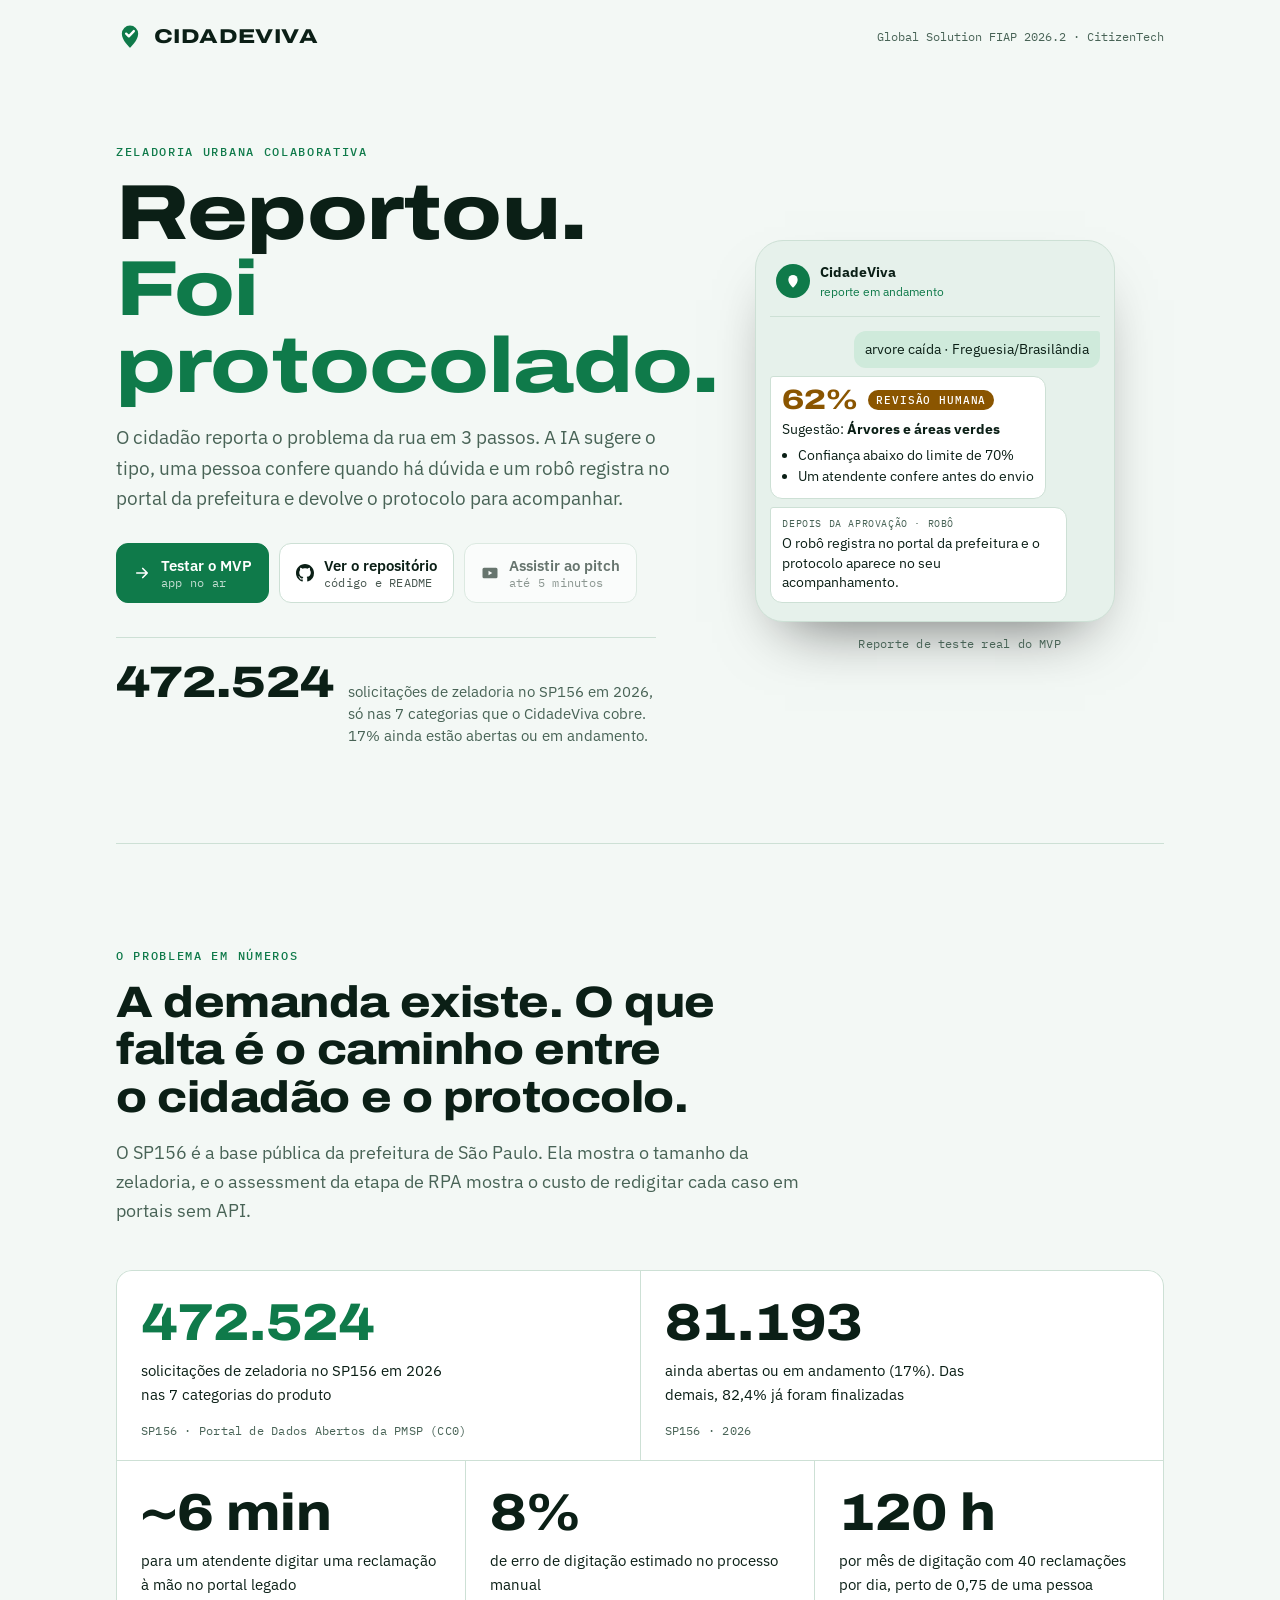
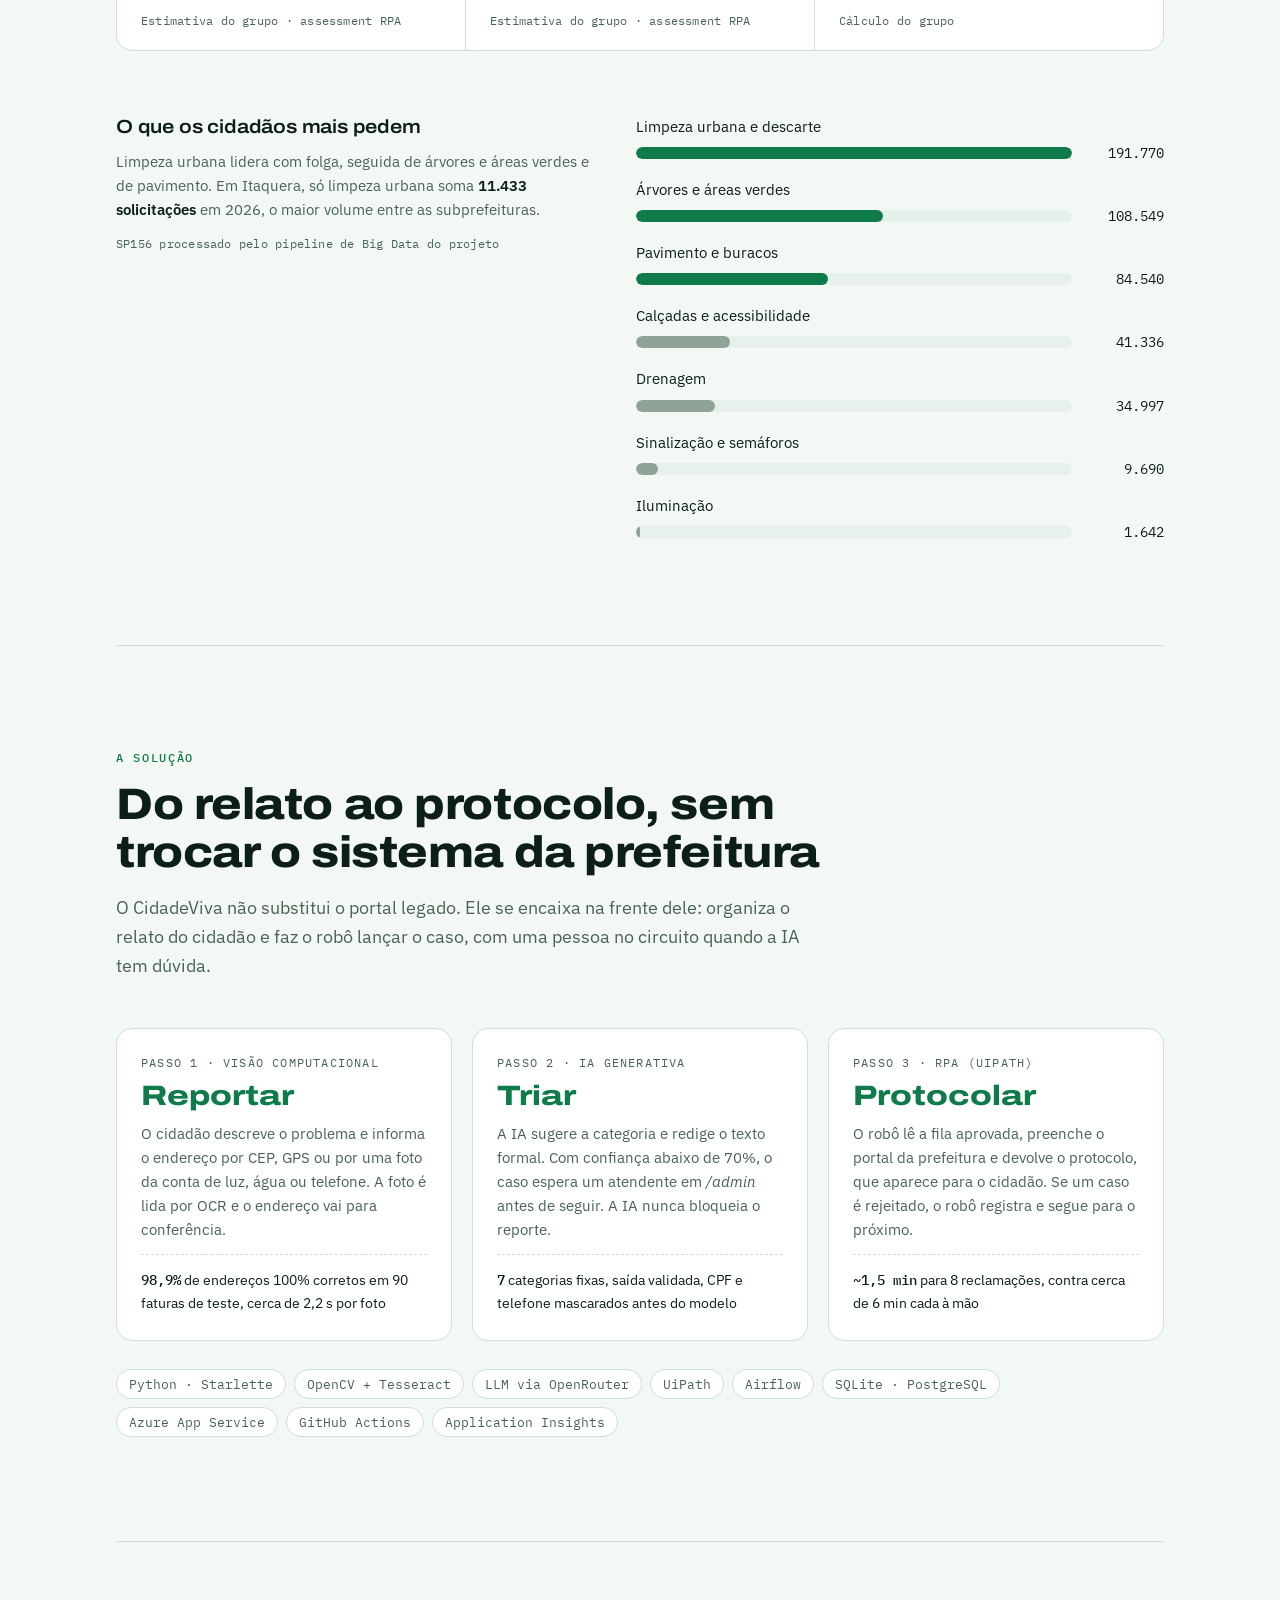
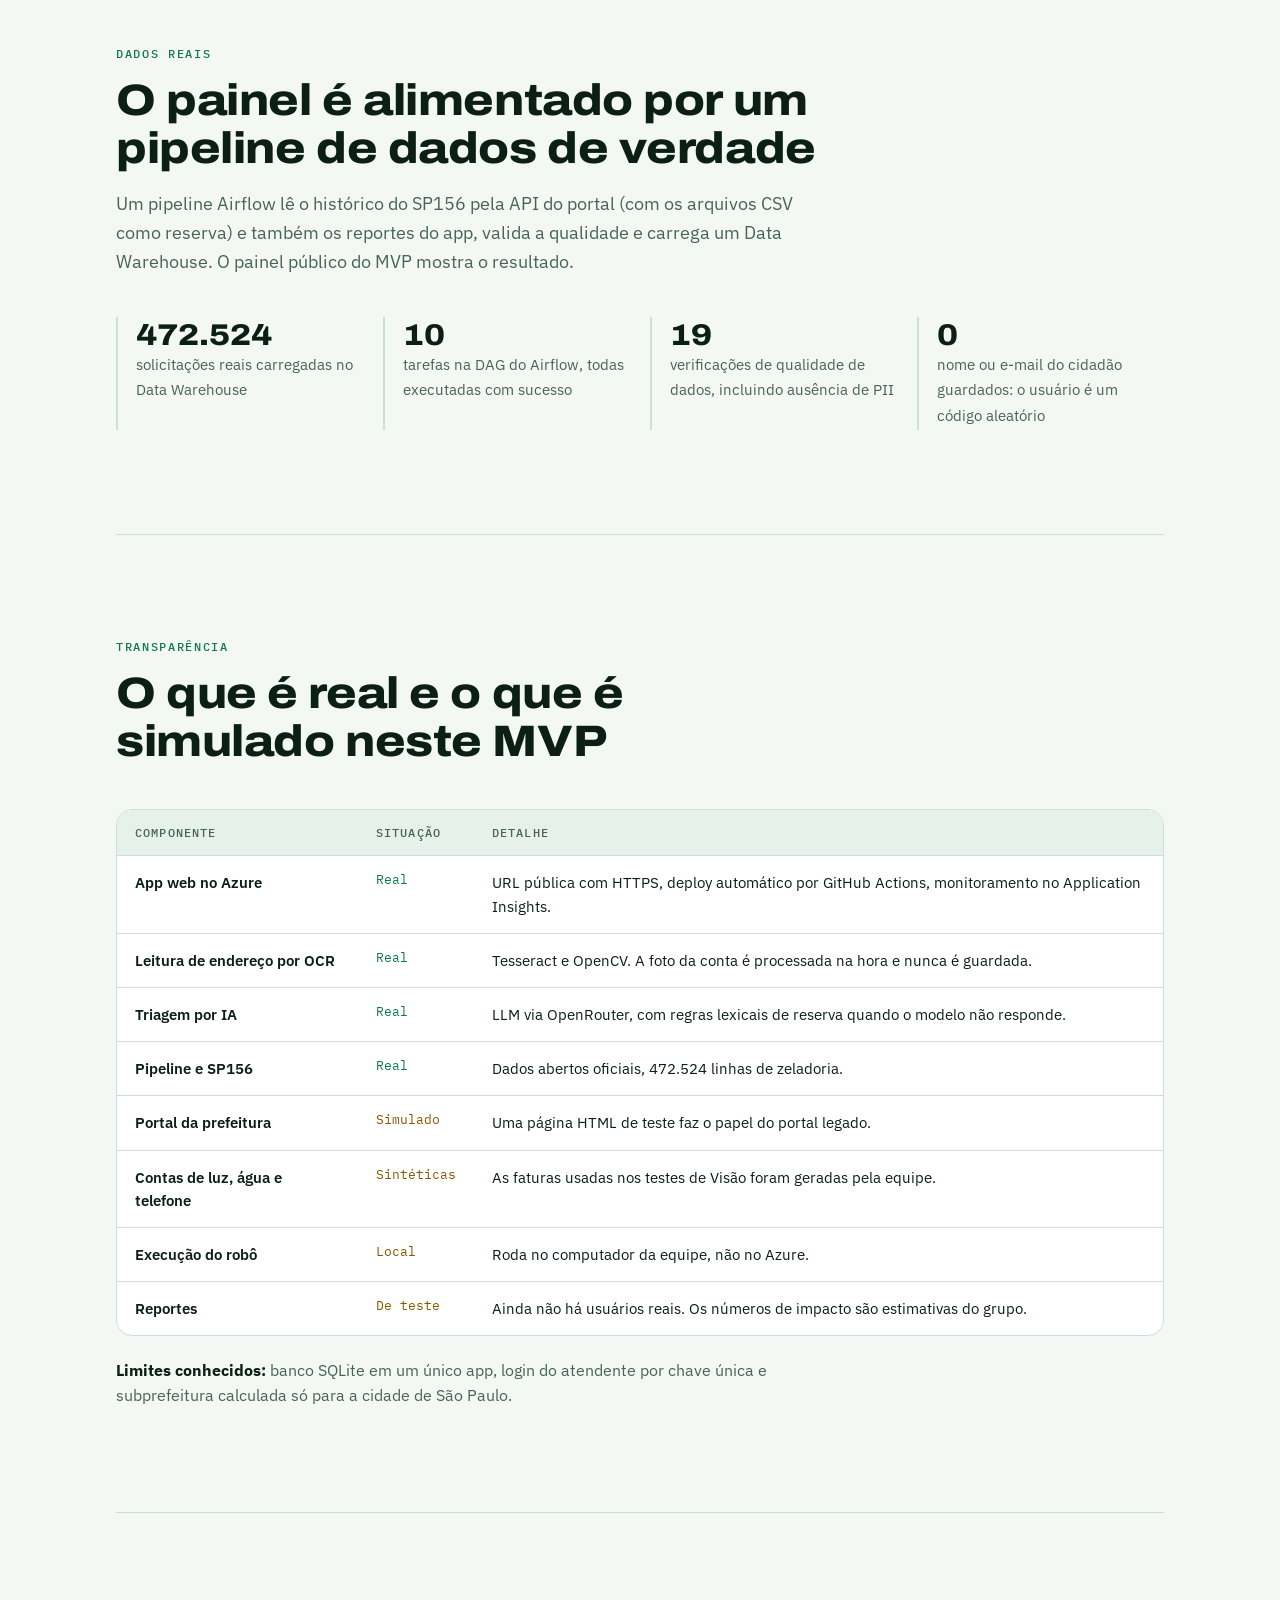
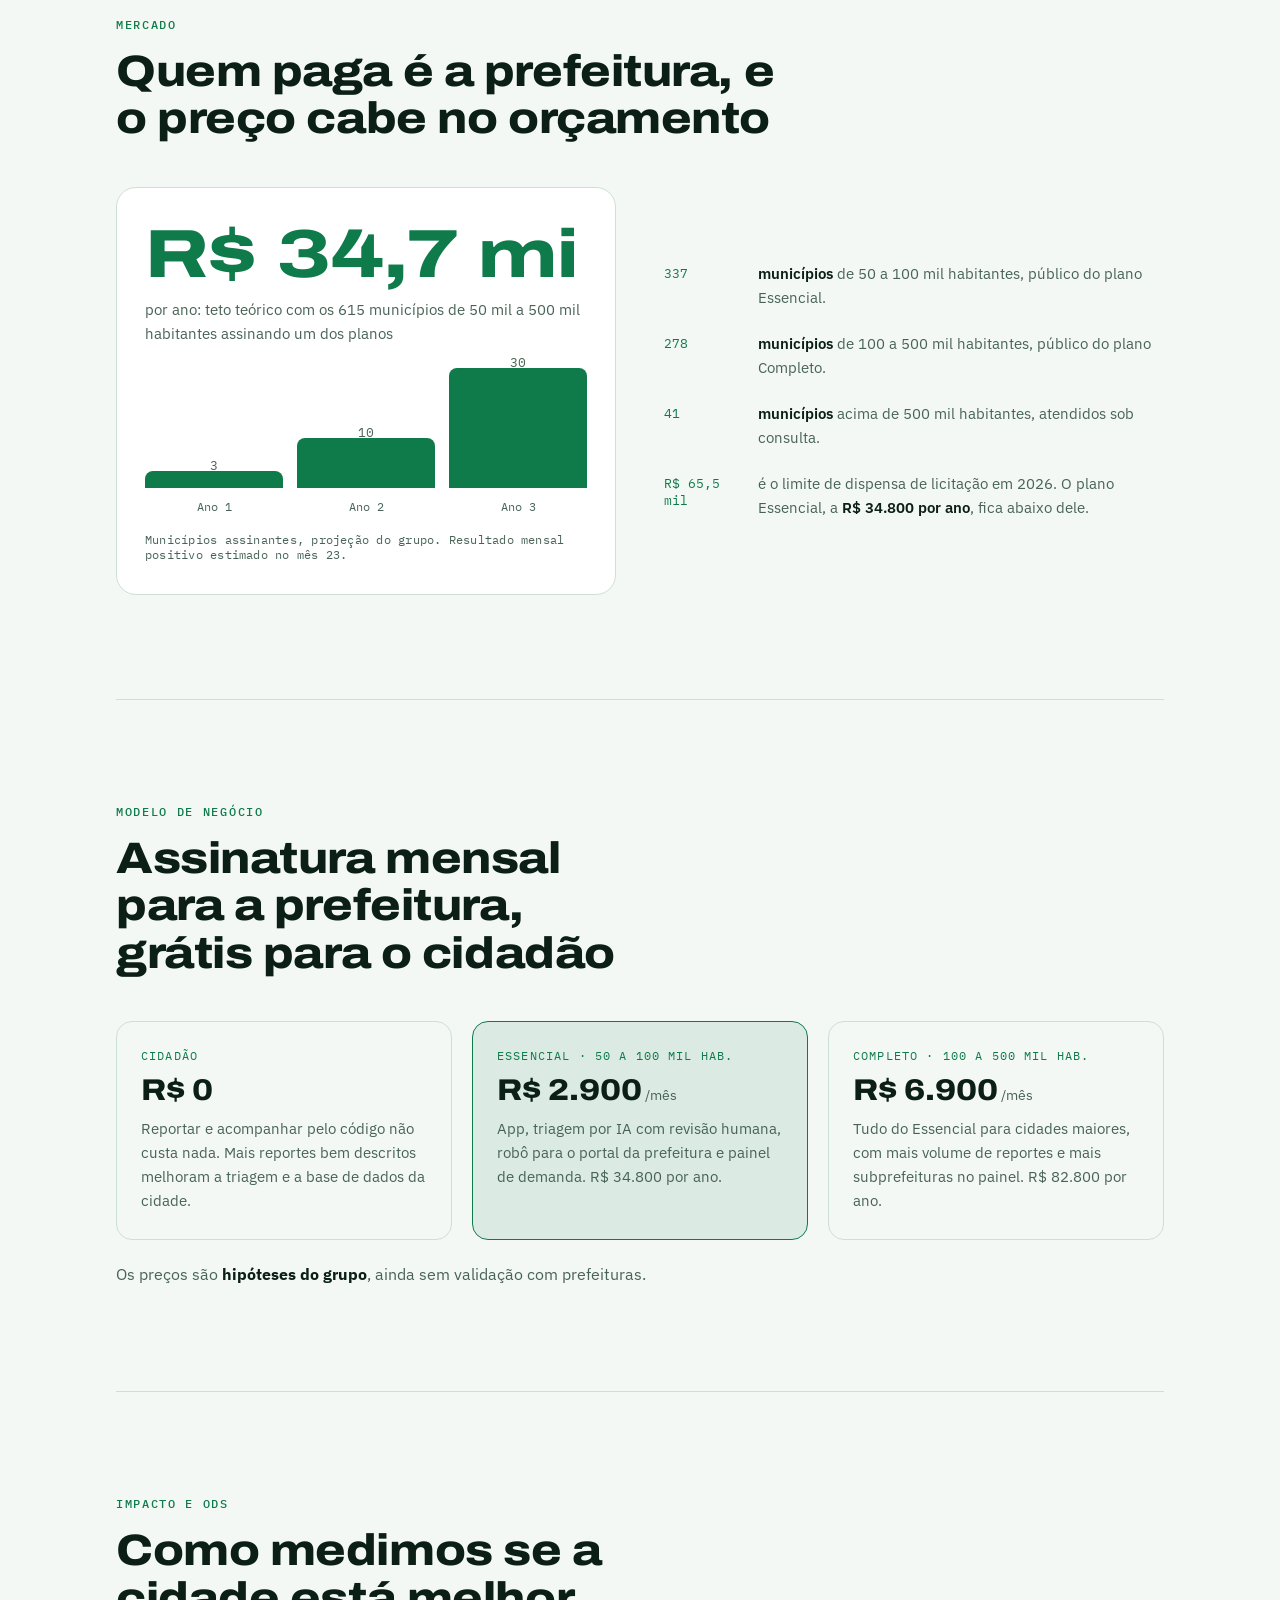
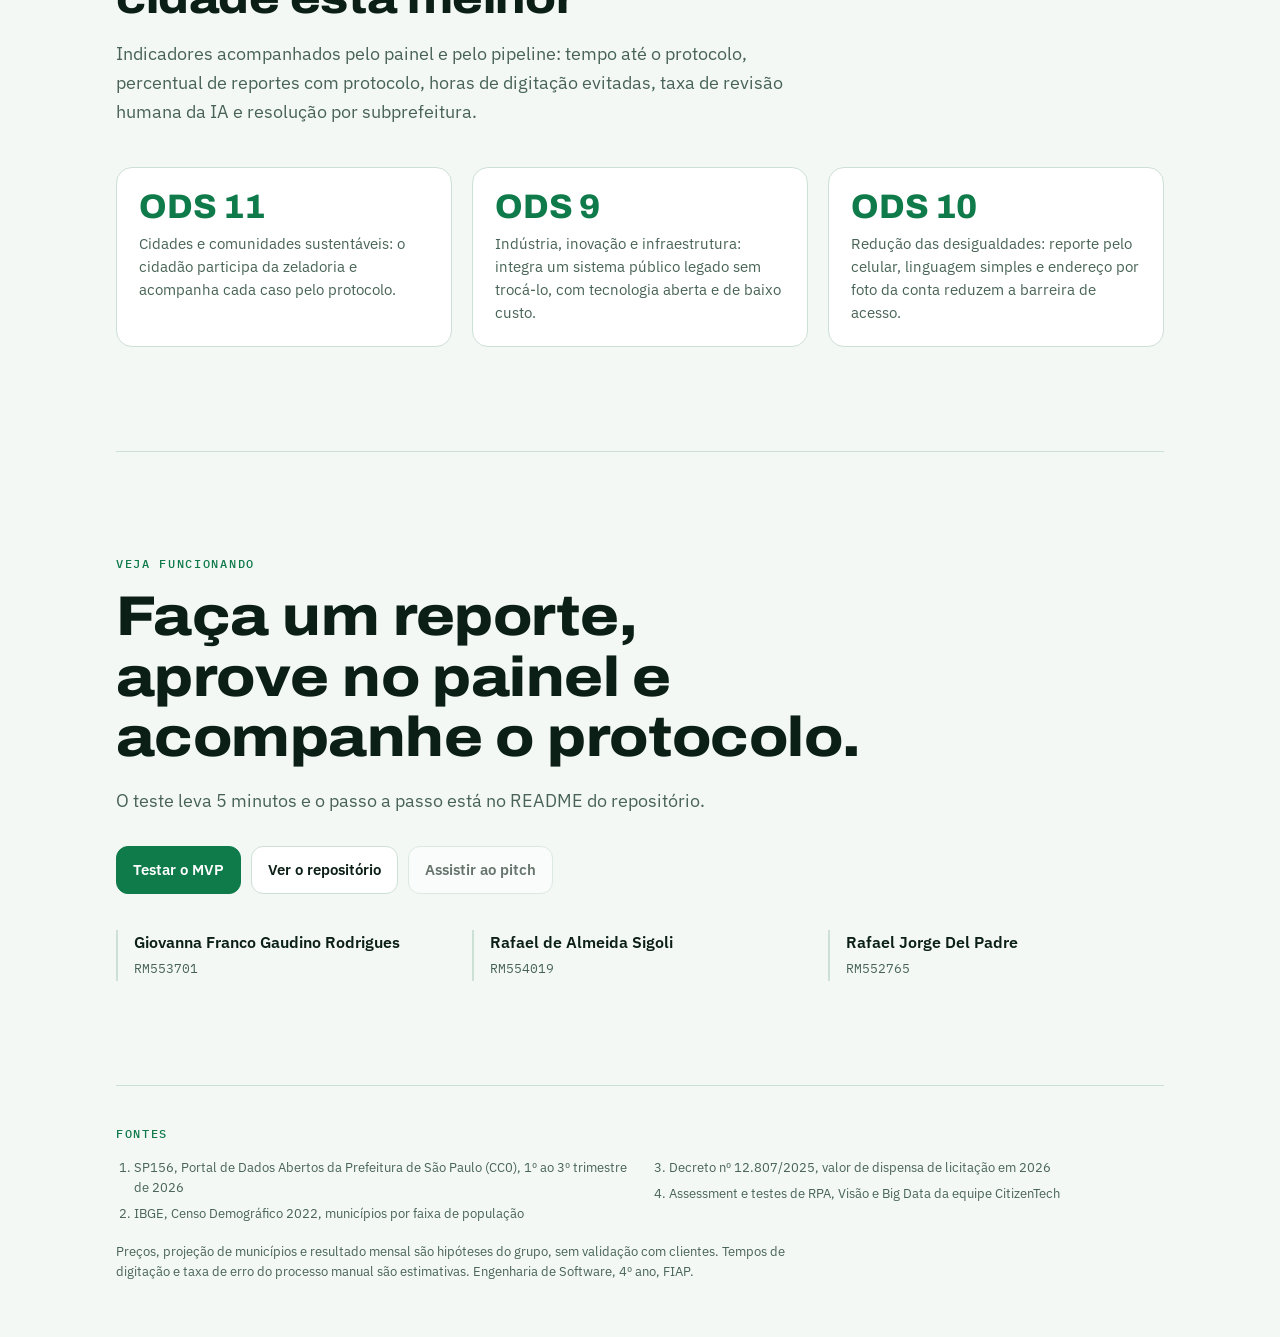
==== docs/index.html @ e93ff192 "README com ficha técnica e página de apresentação" ====
<!doctype html>
<html lang="pt-BR">
<head>
<meta charset="utf-8">
<meta name="viewport" content="width=device-width,initial-scale=1,viewport-fit=cover">
<title>CidadeViva — Reportou. Foi protocolado.</title>
<meta name="description" content="CidadeViva: o cidadão reporta um problema da rua, a IA sugere o tipo, uma pessoa confere quando há dúvida e um robô registra no portal da prefeitura e devolve o protocolo. Global Solution FIAP 2026.2 · CitizenTech.">
<meta property="og:title" content="CidadeViva — Reportou. Foi protocolado.">
<meta property="og:description" content="Zeladoria urbana colaborativa com IA, Visão Computacional, RPA e dados reais do SP156.">
<meta property="og:type" content="website">
<meta name="theme-color" content="#07130f">
<link rel="preconnect" href="https://fonts.googleapis.com">
<link rel="preconnect" href="https://fonts.gstatic.com" crossorigin>
<link rel="stylesheet" href="https://fonts.googleapis.com/css2?family=Archivo:wdth,wght@112,600;112,800;125,800&family=IBM+Plex+Sans:wght@400;500;600&family=IBM+Plex+Mono:wght@400;500&display=swap">
<style>
:root{
  --bg:#07130f; --surface:#0d1f18; --surface-2:#12291f; --line:#1f3a2e;
  --fg:#e9f5ee; --muted:#93b3a3; --accent:#3fd08a; --accent-ink:#04150d; --accent-soft:rgba(63,208,138,.13);
  --warn:#f2b84b; --pill-ink:#1a1200; --risk:#ff7a6b; --ok:#3fd08a; --chat-bg:#0a1913; --bubble-them:#12291f; --bubble-me:#1b4a36;
  --display:"Archivo","Arial Narrow",system-ui,sans-serif; --body:"IBM Plex Sans",system-ui,-apple-system,"Segoe UI",sans-serif; --mono:"IBM Plex Mono",ui-monospace,Menlo,monospace;
  color-scheme:dark;
}
@media (prefers-color-scheme:light){
  :root{--bg:#f3f8f5;--surface:#fff;--surface-2:#e6f1eb;--line:#cde0d5;--fg:#0b1f16;--muted:#486356;--accent:#0f7a4a;--accent-ink:#fff;--accent-soft:rgba(15,122,74,.10);--warn:#8a5500;--pill-ink:#fff;--risk:#c23b2c;--ok:#0f7a4a;--chat-bg:#e6f1eb;--bubble-them:#fff;--bubble-me:#cfeadb;color-scheme:light}
}
*{box-sizing:border-box}
html{scroll-behavior:smooth}
body{margin:0;background:var(--bg);color:var(--fg);font:16px/1.6 var(--body);-webkit-font-smoothing:antialiased}
.wrap{max-width:1080px;margin:0 auto;padding-inline:max(16px,env(safe-area-inset-left,0px))}
section{padding-block:clamp(56px,9vw,104px);border-top:1px solid var(--line)}
h1,h2,h3{font-family:var(--display);text-wrap:balance;margin:0;letter-spacing:-.01em}
h2{font-size:clamp(28px,4.2vw,44px);line-height:1.08;font-weight:800;font-stretch:112%;max-width:24ch}
h3{font-size:19px;font-weight:600;font-stretch:112%;line-height:1.25}
p{margin:0}
.eyebrow{font:500 12px var(--mono);letter-spacing:.14em;text-transform:uppercase;color:var(--accent);display:block;margin-bottom:16px}
.lede{color:var(--muted);font-size:18px;max-width:64ch;margin-top:18px}
.src{font:11.5px var(--mono);color:var(--muted);letter-spacing:.02em}
a{color:var(--accent)}
a:focus-visible,button:focus-visible{outline:2px solid var(--accent);outline-offset:3px;border-radius:6px}

/* topo */
.top{display:flex;justify-content:space-between;align-items:center;padding-block:22px;gap:16px}
.mark{display:flex;align-items:center;gap:10px;font:800 20px var(--display);font-stretch:125%;letter-spacing:.02em}
.tag{font:12px var(--mono);color:var(--muted);text-align:right}

/* botões */
.cta{display:flex;flex-wrap:wrap;gap:10px;margin-top:30px}
.btn{display:inline-flex;align-items:center;gap:10px;min-height:48px;padding:12px 16px;border-radius:12px;font:600 15px var(--body);text-decoration:none;border:1px solid var(--line);color:var(--fg);background:var(--surface);transition:transform .15s,border-color .15s,background .15s}
.btn:hover{border-color:var(--accent);transform:translateY(-1px)}
.btn svg{flex:none}
.btn.primary{background:var(--accent);color:var(--accent-ink);border-color:var(--accent)}
.btn.primary:hover{filter:brightness(1.08)}
.btn[aria-disabled="true"]{opacity:.6;cursor:not-allowed;pointer-events:none}
.btn small{display:block;font:400 11.5px var(--mono);opacity:.75;letter-spacing:.02em}

/* hero */
.hero{display:grid;grid-template-columns:minmax(0,1.25fr) minmax(0,.9fr);gap:clamp(32px,6vw,72px);align-items:center;padding-block:clamp(32px,6vw,72px) clamp(56px,8vw,96px)}
.hero h1{font-size:clamp(40px,7vw,78px);line-height:.98;font-weight:800;font-stretch:125%}
.hero h1 em{font-style:normal;color:var(--accent)}
.hero .lede{font-size:19px}
.hero-stat{display:flex;align-items:baseline;gap:14px;margin-top:34px;padding-top:22px;border-top:1px solid var(--line);max-width:540px}
.hero-stat b{font:800 44px/1 var(--display);font-stretch:125%;white-space:nowrap}
.hero-stat span{color:var(--muted);font-size:15px;line-height:1.45}
.phone{background:var(--chat-bg);border:1px solid var(--line);border-radius:28px;padding:16px 14px 18px;max-width:360px;width:100%;justify-self:center;box-shadow:0 30px 60px -30px rgba(0,0,0,.6)}
.phone-head{display:flex;align-items:center;gap:10px;padding:4px 6px 14px;border-bottom:1px solid var(--line);margin-bottom:14px}
.phone-head .av{width:34px;height:34px;border-radius:50%;background:var(--accent);display:grid;place-items:center;flex:none}
.phone-head b{display:block;font-size:14px}
.phone-head small{display:block;font-size:11.5px;color:var(--ok)}
.msgs{display:flex;flex-direction:column;gap:8px}
.bubble{font-size:13.5px;line-height:1.45;padding:9px 11px;border-radius:12px;max-width:90%}
.bubble.me{align-self:flex-end;background:var(--bubble-me);border-top-right-radius:3px}
.bubble.them{align-self:flex-start;background:var(--bubble-them);border-top-left-radius:3px;border:1px solid var(--line)}
.score{display:flex;align-items:center;gap:10px;margin-bottom:6px}
.score b{font:800 28px/1 var(--display);font-stretch:125%;color:var(--warn)}
.pill{font:500 10.5px var(--mono);letter-spacing:.08em;padding:3px 8px;border-radius:999px;background:var(--warn);color:var(--pill-ink)}
.bubble ul{margin:6px 0 0;padding-left:16px}
.bubble li{margin:2px 0}
.bubble .meta{display:block;font:10px var(--mono);color:var(--muted);margin-bottom:4px;letter-spacing:.06em}
.phone-cap{margin-top:14px;text-align:center}

/* dor */
.pain-grid{display:grid;grid-template-columns:repeat(6,minmax(0,1fr));gap:1px;background:var(--line);border:1px solid var(--line);border-radius:16px;overflow:hidden;margin-top:44px}
.stat{background:var(--surface);padding:26px 24px 22px;display:flex;flex-direction:column;gap:10px;grid-column:span 2;min-width:0}
.stat.wide{grid-column:span 3}
.stat .n{font:800 clamp(34px,4.6vw,52px)/1 var(--display);font-stretch:112%;font-variant-numeric:tabular-nums}
.stat.hot .n{color:var(--accent)}
.stat .t{font-size:15px;max-width:36ch}
.stat .src{margin-top:auto;padding-top:6px}
.channel{display:grid;grid-template-columns:minmax(0,1fr) minmax(0,1.1fr);gap:40px;margin-top:64px;align-items:start}
.bars{display:flex;flex-direction:column;gap:16px}
.bar-row{display:grid;grid-template-columns:minmax(0,1fr) 78px;gap:6px 14px;align-items:center}
.bar-row .lbl{grid-column:1/-1;font-size:14.5px}
.track{height:12px;background:var(--surface-2);border-radius:999px;overflow:hidden}
.fill{height:100%;background:var(--accent);border-radius:999px}
.fill.quiet{background:var(--muted);opacity:.55}
.bar-row .v{font:14px var(--mono);text-align:right;font-variant-numeric:tabular-nums}
.note{color:var(--muted);font-size:15px}
.note strong{color:var(--fg);font-weight:600}

/* jornada */
.journey{display:grid;grid-template-columns:repeat(3,minmax(0,1fr));gap:20px;margin-top:48px}
.phase{background:var(--surface);border:1px solid var(--line);border-radius:16px;padding:26px 24px;display:flex;flex-direction:column;gap:12px;min-width:0}
.phase .when{font:12px var(--mono);color:var(--muted);letter-spacing:.1em;text-transform:uppercase}
.phase .verb{font:800 28px/1 var(--display);font-stretch:125%;color:var(--accent)}
.phase p{color:var(--muted);font-size:15px}
.phase .proof{margin-top:auto;padding-top:14px;border-top:1px dashed var(--line);font-size:14px;color:var(--fg)}
.phase .proof b{font:500 14px var(--mono)}
.stack{display:flex;flex-wrap:wrap;gap:8px;margin-top:28px}
.chip{font:12.5px var(--mono);padding:6px 12px;border:1px solid var(--line);border-radius:999px;color:var(--muted);background:var(--surface)}

/* dados reais */
.kpis{display:grid;grid-template-columns:repeat(4,minmax(0,1fr));gap:20px;margin-top:40px}
.kpis div{border-left:2px solid var(--line);padding:2px 0 2px 18px;min-width:0}
.kpis b{display:block;font:800 30px/1.1 var(--display);font-stretch:112%;font-variant-numeric:tabular-nums}
.kpis span{color:var(--muted);font-size:14.5px}

/* real x simulado */
.table-wrap{overflow-x:auto;margin-top:44px;border:1px solid var(--line);border-radius:16px;background:var(--surface)}
table{border-collapse:collapse;width:100%;min-width:640px;font-size:14.5px}
th,td{text-align:left;padding:15px 18px;border-bottom:1px solid var(--line);vertical-align:top}
thead th{font:500 11.5px var(--mono);letter-spacing:.1em;text-transform:uppercase;color:var(--muted);background:var(--surface-2)}
tbody tr:last-child td{border-bottom:0}
td.who{font-weight:600;min-width:220px}
.real,.sim{font:13px var(--mono);white-space:nowrap}
.real{color:var(--ok)} .sim{color:var(--warn)}
.gap-note{margin-top:22px;color:var(--muted);max-width:72ch;font-size:15.5px}
.gap-note strong{color:var(--fg)}

/* mercado e modelo */
.market{display:grid;grid-template-columns:minmax(0,1fr) minmax(0,1fr);gap:48px;margin-top:44px;align-items:center}
.big{background:var(--surface);border:1px solid var(--line);border-radius:20px;padding:32px 28px}
.big b{display:block;font:800 clamp(40px,6vw,68px)/1 var(--display);font-stretch:125%;color:var(--accent)}
.big span{display:block;margin-top:10px;color:var(--muted);font-size:15px}
.mkt-list{display:flex;flex-direction:column;gap:22px}
.mkt-list>div{display:grid;grid-template-columns:78px minmax(0,1fr);gap:16px}
.mkt-list .k{font:13px var(--mono);color:var(--accent);padding-top:3px}
.mkt-list p{color:var(--muted);font-size:15px}
.mkt-list strong{color:var(--fg);font-weight:600}
.proj{display:flex;align-items:flex-end;gap:14px;margin-top:22px;height:120px}
.proj div{flex:1;background:var(--accent);border-radius:8px 8px 0 0;position:relative;min-width:0}
.proj div span{position:absolute;top:-24px;left:0;right:0;text-align:center;font:13px var(--mono)}
.proj div i{position:absolute;bottom:-26px;left:0;right:0;text-align:center;font:11.5px var(--mono);color:var(--muted);font-style:normal}
.model{display:grid;grid-template-columns:repeat(3,minmax(0,1fr));gap:20px;margin-top:44px}
.plan{border:1px solid var(--line);border-radius:16px;padding:26px 24px;display:flex;flex-direction:column;gap:12px;min-width:0}
.plan.main{border-color:var(--accent);background:var(--accent-soft)}
.plan .price{font:800 30px/1 var(--display);font-stretch:112%}
.plan .price small{font:400 14px var(--body);color:var(--muted)}
.plan p{color:var(--muted);font-size:15px}
.plan .who{font:11.5px var(--mono);letter-spacing:.1em;text-transform:uppercase;color:var(--accent)}

/* ODS e equipe */
.ods{display:grid;grid-template-columns:repeat(3,minmax(0,1fr));gap:20px;margin-top:40px}
.ods div{border:1px solid var(--line);border-radius:16px;padding:22px;background:var(--surface)}
.ods b{font:800 34px/1 var(--display);color:var(--accent);display:block;margin-bottom:8px}
.ods p{color:var(--muted);font-size:14.5px}
.team{display:grid;grid-template-columns:repeat(3,minmax(0,1fr));gap:20px;margin-top:36px}
.team div{border-left:2px solid var(--line);padding-left:16px}
.team b{display:block;font-weight:600}
.team span{font:13px var(--mono);color:var(--muted)}
.close h2{max-width:20ch;font-size:clamp(32px,5vw,56px)}
footer{padding-block:40px 56px;border-top:1px solid var(--line)}
footer ol{margin:14px 0 0;padding-left:18px;columns:2;column-gap:40px}
footer li{font-size:12.5px;color:var(--muted);margin-bottom:6px;break-inside:avoid}
footer p{font-size:12.5px;color:var(--muted);max-width:84ch}

@media (max-width:880px){
  .hero,.channel,.market{grid-template-columns:1fr}
  .journey,.model,.ods,.team{grid-template-columns:1fr}
  .kpis{grid-template-columns:repeat(2,minmax(0,1fr))}
  .pain-grid{grid-template-columns:repeat(2,minmax(0,1fr))}
  .stat,.stat.wide{grid-column:span 1}
  footer ol{columns:1}
}
@media (max-width:520px){
  .pain-grid,.kpis{grid-template-columns:1fr}
  .hero-stat{flex-direction:column;gap:8px}
  .tag{display:none}
  .btn{width:100%;justify-content:center}
}
@media (prefers-reduced-motion:no-preference){
  .fill{animation:grow .9s cubic-bezier(.2,.7,.2,1) both;transform-origin:left}
  @keyframes grow{from{transform:scaleX(.15)}to{transform:scaleX(1)}}
}
@media (prefers-reduced-motion:reduce){html{scroll-behavior:auto}.btn{transition:none}}
</style>
</head>
<body>
<div class="wrap">

<header class="top">
  <div class="mark" aria-label="CidadeViva">
    <svg width="28" height="28" viewBox="0 0 24 24" fill="none" aria-hidden="true"><path d="M12 22s7-6.2 7-12a7 7 0 1 0-14 0c0 5.8 7 12 7 12Z" fill="var(--accent)"/><path d="m8.7 10 2.3 2.3 4.3-4.5" stroke="var(--accent-ink)" stroke-width="2" stroke-linecap="round" stroke-linejoin="round"/></svg>
    CIDADEVIVA
  </div>
  <span class="tag">Global Solution FIAP 2026.2 · CitizenTech</span>
</header>

<!-- HERO -->
<div class="hero">
  <div>
    <span class="eyebrow">Zeladoria urbana colaborativa</span>
    <h1>Reportou. <em>Foi protocolado.</em></h1>
    <p class="lede">O cidadão reporta o problema da rua em 3 passos. A IA sugere o tipo, uma pessoa confere quando há dúvida e um robô registra no portal da prefeitura e devolve o protocolo para acompanhar.</p>

    <div class="cta" role="group" aria-label="Acessar o projeto">
      <a class="btn primary" id="btn-mvp" href="https://citizentech-girafas.azurewebsites.net" target="_blank" rel="noopener">
        <svg width="18" height="18" viewBox="0 0 24 24" fill="none" aria-hidden="true"><path d="M5 12h14m-6-6 6 6-6 6" stroke="currentColor" stroke-width="2.2" stroke-linecap="round" stroke-linejoin="round"/></svg>
        <span>Testar o MVP<small>app no ar</small></span>
      </a>
      <a class="btn" id="btn-repo" href="https://github.com/girafasfiap-cyber/GS_CitizenTech_MVP_Startup" target="_blank" rel="noopener">
        <svg width="18" height="18" viewBox="0 0 16 16" fill="currentColor" aria-hidden="true"><path d="M8 0C3.58 0 0 3.58 0 8c0 3.54 2.29 6.53 5.47 7.59.4.07.55-.17.55-.38 0-.19-.01-.82-.01-1.49-2.01.37-2.53-.49-2.69-.94-.09-.23-.48-.94-.82-1.13-.28-.15-.68-.52-.01-.53.63-.01 1.08.58 1.23.82.72 1.21 1.87.87 2.33.66.07-.52.28-.87.51-1.07-1.78-.2-3.64-.89-3.64-3.95 0-.87.31-1.59.82-2.15-.08-.2-.36-1.02.08-2.12 0 0 .67-.21 2.2.82.64-.18 1.32-.27 2-.27.68 0 1.36.09 2 .27 1.53-1.04 2.2-.82 2.2-.82.44 1.1.16 1.92.08 2.12.51.56.82 1.27.82 2.15 0 3.07-1.87 3.75-3.65 3.95.29.25.54.73.54 1.48 0 1.07-.01 1.93-.01 2.2 0 .21.15.46.55.38A8.013 8.013 0 0016 8c0-4.42-3.58-8-8-8z"/></svg>
        <span>Ver o repositório<small>código e README</small></span>
      </a>
      <a class="btn" id="btn-yt" href="LINK_DO_YOUTUBE" target="_blank" rel="noopener">
        <svg width="18" height="18" viewBox="0 0 24 24" fill="currentColor" aria-hidden="true"><path fill-rule="evenodd" d="M4 5h16a2 2 0 0 1 2 2v10a2 2 0 0 1-2 2H4a2 2 0 0 1-2-2V7a2 2 0 0 1 2-2Zm6 4v6l5-3-5-3Z"/></svg>
        <span>Assistir ao pitch<small>até 5 minutos</small></span>
      </a>
    </div>

    <div class="hero-stat">
      <b>472.524</b>
      <span>solicitações de zeladoria no SP156 em 2026, só nas 7 categorias que o CidadeViva cobre. 17% ainda estão abertas ou em andamento.</span>
    </div>
  </div>

  <div>
    <div class="phone" role="img" aria-label="Exemplo de reporte: o cidadão escreve árvore caída, a IA sugere Árvores e áreas verdes com confiança de 62%, abaixo do limite, e o caso vai para revisão humana">
      <div class="phone-head">
        <div class="av"><svg width="16" height="16" viewBox="0 0 24 24" fill="none" aria-hidden="true"><path d="M12 22s7-6.2 7-12a7 7 0 1 0-14 0c0 5.8 7 12 7 12Z" fill="var(--accent-ink)"/></svg></div>
        <div><b>CidadeViva</b><small>reporte em andamento</small></div>
      </div>
      <div class="msgs">
        <div class="bubble me">arvore caída · Freguesia/Brasilândia</div>
        <div class="bubble them">
          <div class="score"><b>62%</b><span class="pill">REVISÃO HUMANA</span></div>
          Sugestão: <strong>Árvores e áreas verdes</strong>
          <ul>
            <li>Confiança abaixo do limite de 70%</li>
            <li>Um atendente confere antes do envio</li>
          </ul>
        </div>
        <div class="bubble them">
          <span class="meta">DEPOIS DA APROVAÇÃO · ROBÔ</span>
          O robô registra no portal da prefeitura e o protocolo aparece no seu acompanhamento.
        </div>
      </div>
    </div>
    <p class="src phone-cap">Reporte de teste real do MVP</p>
  </div>
</div>

<!-- DOR -->
<section aria-labelledby="dor">
  <span class="eyebrow">O problema em números</span>
  <h2 id="dor">A demanda existe. O que falta é o caminho entre o cidadão e o protocolo.</h2>
  <p class="lede">O SP156 é a base pública da prefeitura de São Paulo. Ela mostra o tamanho da zeladoria, e o assessment da etapa de RPA mostra o custo de redigitar cada caso em portais sem API.</p>

  <div class="pain-grid">
    <div class="stat wide hot">
      <span class="n">472.524</span>
      <span class="t">solicitações de zeladoria no SP156 em 2026 nas 7 categorias do produto</span>
      <span class="src">SP156 · Portal de Dados Abertos da PMSP (CC0)</span>
    </div>
    <div class="stat wide">
      <span class="n">81.193</span>
      <span class="t">ainda abertas ou em andamento (17%). Das demais, 82,4% já foram finalizadas</span>
      <span class="src">SP156 · 2026</span>
    </div>
    <div class="stat">
      <span class="n">~6 min</span>
      <span class="t">para um atendente digitar uma reclamação à mão no portal legado</span>
      <span class="src">Estimativa do grupo · assessment RPA</span>
    </div>
    <div class="stat">
      <span class="n">8%</span>
      <span class="t">de erro de digitação estimado no processo manual</span>
      <span class="src">Estimativa do grupo · assessment RPA</span>
    </div>
    <div class="stat">
      <span class="n">120 h</span>
      <span class="t">por mês de digitação com 40 reclamações por dia, perto de 0,75 de uma pessoa</span>
      <span class="src">Cálculo do grupo</span>
    </div>
  </div>

  <div class="channel">
    <div>
      <h3>O que os cidadãos mais pedem</h3>
      <p class="note" style="margin-top:12px">Limpeza urbana lidera com folga, seguida de árvores e áreas verdes e de pavimento. Em Itaquera, só limpeza urbana soma <strong>11.433 solicitações</strong> em 2026, o maior volume entre as subprefeituras.</p>
      <p class="src" style="margin-top:14px">SP156 processado pelo pipeline de Big Data do projeto</p>
    </div>
    <div class="bars" aria-label="Solicitações por categoria no SP156 em 2026">
      <div class="bar-row"><span class="lbl">Limpeza urbana e descarte</span><div class="track"><div class="fill" style="width:100%"></div></div><span class="v">191.770</span></div>
      <div class="bar-row"><span class="lbl">Árvores e áreas verdes</span><div class="track"><div class="fill" style="width:56.6%"></div></div><span class="v">108.549</span></div>
      <div class="bar-row"><span class="lbl">Pavimento e buracos</span><div class="track"><div class="fill" style="width:44.1%"></div></div><span class="v">84.540</span></div>
      <div class="bar-row"><span class="lbl">Calçadas e acessibilidade</span><div class="track"><div class="fill quiet" style="width:21.6%"></div></div><span class="v">41.336</span></div>
      <div class="bar-row"><span class="lbl">Drenagem</span><div class="track"><div class="fill quiet" style="width:18.2%"></div></div><span class="v">34.997</span></div>
      <div class="bar-row"><span class="lbl">Sinalização e semáforos</span><div class="track"><div class="fill quiet" style="width:5.1%"></div></div><span class="v">9.690</span></div>
      <div class="bar-row"><span class="lbl">Iluminação</span><div class="track"><div class="fill quiet" style="width:.9%"></div></div><span class="v">1.642</span></div>
    </div>
  </div>
</section>

<!-- JORNADA -->
<section aria-labelledby="jornada">
  <span class="eyebrow">A solução</span>
  <h2 id="jornada">Do relato ao protocolo, sem trocar o sistema da prefeitura</h2>
  <p class="lede">O CidadeViva não substitui o portal legado. Ele se encaixa na frente dele: organiza o relato do cidadão e faz o robô lançar o caso, com uma pessoa no circuito quando a IA tem dúvida.</p>

  <div class="journey">
    <article class="phase">
      <span class="when">Passo 1 · Visão Computacional</span>
      <span class="verb">Reportar</span>
      <p>O cidadão descreve o problema e informa o endereço por CEP, GPS ou por uma foto da conta de luz, água ou telefone. A foto é lida por OCR e o endereço vai para conferência.</p>
      <p class="proof"><b>98,9%</b> de endereços 100% corretos em 90 faturas de teste, cerca de 2,2 s por foto</p>
    </article>
    <article class="phase">
      <span class="when">Passo 2 · IA generativa</span>
      <span class="verb">Triar</span>
      <p>A IA sugere a categoria e redige o texto formal. Com confiança abaixo de 70%, o caso espera um atendente em <em>/admin</em> antes de seguir. A IA nunca bloqueia o reporte.</p>
      <p class="proof"><b>7</b> categorias fixas, saída validada, CPF e telefone mascarados antes do modelo</p>
    </article>
    <article class="phase">
      <span class="when">Passo 3 · RPA (UiPath)</span>
      <span class="verb">Protocolar</span>
      <p>O robô lê a fila aprovada, preenche o portal da prefeitura e devolve o protocolo, que aparece para o cidadão. Se um caso é rejeitado, o robô registra e segue para o próximo.</p>
      <p class="proof"><b>~1,5 min</b> para 8 reclamações, contra cerca de 6 min cada à mão</p>
    </article>
  </div>

  <div class="stack" aria-label="Tecnologias">
    <span class="chip">Python · Starlette</span><span class="chip">OpenCV + Tesseract</span><span class="chip">LLM via OpenRouter</span>
    <span class="chip">UiPath</span><span class="chip">Airflow</span><span class="chip">SQLite · PostgreSQL</span>
    <span class="chip">Azure App Service</span><span class="chip">GitHub Actions</span><span class="chip">Application Insights</span>
  </div>
</section>

<!-- DADOS -->
<section aria-labelledby="dados">
  <span class="eyebrow">Dados reais</span>
  <h2 id="dados">O painel é alimentado por um pipeline de dados de verdade</h2>
  <p class="lede">Um pipeline Airflow lê o histórico do SP156 pela API do portal (com os arquivos CSV como reserva) e também os reportes do app, valida a qualidade e carrega um Data Warehouse. O painel público do MVP mostra o resultado.</p>

  <div class="kpis">
    <div><b>472.524</b><span>solicitações reais carregadas no Data Warehouse</span></div>
    <div><b>10</b><span>tarefas na DAG do Airflow, todas executadas com sucesso</span></div>
    <div><b>19</b><span>verificações de qualidade de dados, incluindo ausência de PII</span></div>
    <div><b>0</b><span>nome ou e-mail do cidadão guardados: o usuário é um código aleatório</span></div>
  </div>
</section>

<!-- REAL X SIMULADO -->
<section aria-labelledby="real">
  <span class="eyebrow">Transparência</span>
  <h2 id="real">O que é real e o que é simulado neste MVP</h2>
  <div class="table-wrap">
    <table>
      <thead><tr><th scope="col">Componente</th><th scope="col">Situação</th><th scope="col">Detalhe</th></tr></thead>
      <tbody>
        <tr><td class="who">App web no Azure</td><td class="real">Real</td><td>URL pública com HTTPS, deploy automático por GitHub Actions, monitoramento no Application Insights.</td></tr>
        <tr><td class="who">Leitura de endereço por OCR</td><td class="real">Real</td><td>Tesseract e OpenCV. A foto da conta é processada na hora e nunca é guardada.</td></tr>
        <tr><td class="who">Triagem por IA</td><td class="real">Real</td><td>LLM via OpenRouter, com regras lexicais de reserva quando o modelo não responde.</td></tr>
        <tr><td class="who">Pipeline e SP156</td><td class="real">Real</td><td>Dados abertos oficiais, 472.524 linhas de zeladoria.</td></tr>
        <tr><td class="who">Portal da prefeitura</td><td class="sim">Simulado</td><td>Uma página HTML de teste faz o papel do portal legado.</td></tr>
        <tr><td class="who">Contas de luz, água e telefone</td><td class="sim">Sintéticas</td><td>As faturas usadas nos testes de Visão foram geradas pela equipe.</td></tr>
        <tr><td class="who">Execução do robô</td><td class="sim">Local</td><td>Roda no computador da equipe, não no Azure.</td></tr>
        <tr><td class="who">Reportes</td><td class="sim">De teste</td><td>Ainda não há usuários reais. Os números de impacto são estimativas do grupo.</td></tr>
      </tbody>
    </table>
  </div>
  <p class="gap-note"><strong>Limites conhecidos:</strong> banco SQLite em um único app, login do atendente por chave única e subprefeitura calculada só para a cidade de São Paulo.</p>
</section>

<!-- MERCADO -->
<section aria-labelledby="mercado">
  <span class="eyebrow">Mercado</span>
  <h2 id="mercado">Quem paga é a prefeitura, e o preço cabe no orçamento</h2>
  <div class="market">
    <div class="big">
      <b>R$ 34,7 mi</b>
      <span>por ano: teto teórico com os 615 municípios de 50 mil a 500 mil habitantes assinando um dos planos</span>
      <div class="proj" role="img" aria-label="Projeção do grupo: 3 municípios no ano 1, 10 no ano 2 e 30 no ano 3">
        <div style="height:14%"><span>3</span><i>Ano 1</i></div>
        <div style="height:42%"><span>10</span><i>Ano 2</i></div>
        <div style="height:100%"><span>30</span><i>Ano 3</i></div>
      </div>
      <p class="src" style="margin-top:44px">Municípios assinantes, projeção do grupo. Resultado mensal positivo estimado no mês 23.</p>
    </div>
    <div class="mkt-list">
      <div><span class="k">337</span><p><strong>municípios</strong> de 50 a 100 mil habitantes, público do plano Essencial.</p></div>
      <div><span class="k">278</span><p><strong>municípios</strong> de 100 a 500 mil habitantes, público do plano Completo.</p></div>
      <div><span class="k">41</span><p><strong>municípios</strong> acima de 500 mil habitantes, atendidos sob consulta.</p></div>
      <div><span class="k">R$ 65,5 mil</span><p>é o limite de dispensa de licitação em 2026. O plano Essencial, a <strong>R$ 34.800 por ano</strong>, fica abaixo dele.</p></div>
    </div>
  </div>
</section>

<!-- MODELO -->
<section aria-labelledby="modelo">
  <span class="eyebrow">Modelo de negócio</span>
  <h2 id="modelo">Assinatura mensal para a prefeitura, grátis para o cidadão</h2>
  <div class="model">
    <div class="plan">
      <span class="who">Cidadão</span>
      <span class="price">R$ 0</span>
      <p>Reportar e acompanhar pelo código não custa nada. Mais reportes bem descritos melhoram a triagem e a base de dados da cidade.</p>
    </div>
    <div class="plan main">
      <span class="who">Essencial · 50 a 100 mil hab.</span>
      <span class="price">R$ 2.900<small> /mês</small></span>
      <p>App, triagem por IA com revisão humana, robô para o portal da prefeitura e painel de demanda. R$ 34.800 por ano.</p>
    </div>
    <div class="plan">
      <span class="who">Completo · 100 a 500 mil hab.</span>
      <span class="price">R$ 6.900<small> /mês</small></span>
      <p>Tudo do Essencial para cidades maiores, com mais volume de reportes e mais subprefeituras no painel. R$ 82.800 por ano.</p>
    </div>
  </div>
  <p class="gap-note">Os preços são <strong>hipóteses do grupo</strong>, ainda sem validação com prefeituras.</p>
</section>

<!-- IMPACTO -->
<section aria-labelledby="impacto">
  <span class="eyebrow">Impacto e ODS</span>
  <h2 id="impacto">Como medimos se a cidade está melhor</h2>
  <p class="lede">Indicadores acompanhados pelo painel e pelo pipeline: tempo até o protocolo, percentual de reportes com protocolo, horas de digitação evitadas, taxa de revisão humana da IA e resolução por subprefeitura.</p>
  <div class="ods">
    <div><b>ODS 11</b><p>Cidades e comunidades sustentáveis: o cidadão participa da zeladoria e acompanha cada caso pelo protocolo.</p></div>
    <div><b>ODS 9</b><p>Indústria, inovação e infraestrutura: integra um sistema público legado sem trocá-lo, com tecnologia aberta e de baixo custo.</p></div>
    <div><b>ODS 10</b><p>Redução das desigualdades: reporte pelo celular, linguagem simples e endereço por foto da conta reduzem a barreira de acesso.</p></div>
  </div>
</section>

<!-- FECHAMENTO -->
<section class="close" aria-labelledby="fim">
  <span class="eyebrow">Veja funcionando</span>
  <h2 id="fim">Faça um reporte, aprove no painel e acompanhe o protocolo.</h2>
  <p class="lede">O teste leva 5 minutos e o passo a passo está no README do repositório.</p>
  <div class="cta">
    <a class="btn primary" id="btn-mvp2" href="https://citizentech-girafas.azurewebsites.net" target="_blank" rel="noopener"><span>Testar o MVP</span></a>
    <a class="btn" id="btn-repo2" href="https://github.com/girafasfiap-cyber/GS_CitizenTech_MVP_Startup" target="_blank" rel="noopener"><span>Ver o repositório</span></a>
    <a class="btn" id="btn-yt2" href="LINK_DO_YOUTUBE" target="_blank" rel="noopener"><span>Assistir ao pitch</span></a>
  </div>
  <div class="team" aria-label="Equipe CitizenTech">
    <div><b>Giovanna Franco Gaudino Rodrigues</b><span>RM553701</span></div>
    <div><b>Rafael de Almeida Sigoli</b><span>RM554019</span></div>
    <div><b>Rafael Jorge Del Padre</b><span>RM552765</span></div>
  </div>
</section>

<footer>
  <span class="eyebrow">Fontes</span>
  <ol>
    <li>SP156, Portal de Dados Abertos da Prefeitura de São Paulo (CC0), 1º ao 3º trimestre de 2026</li>
    <li>IBGE, Censo Demográfico 2022, municípios por faixa de população</li>
    <li>Decreto nº 12.807/2025, valor de dispensa de licitação em 2026</li>
    <li>Assessment e testes de RPA, Visão e Big Data da equipe CitizenTech</li>
  </ol>
  <p style="margin-top:18px">Preços, projeção de municípios e resultado mensal são hipóteses do grupo, sem validação com clientes. Tempos de digitação e taxa de erro do processo manual são estimativas. Engenharia de Software, 4º ano, FIAP.</p>
</footer>

</div>

<script>
/* Se o link do YouTube ainda não foi definido, os botões de vídeo ficam desativados em vez de levar a um link quebrado.
   Para ativar: troque LINK_DO_YOUTUBE nos dois botões (ids btn-yt e btn-yt2) pela URL do vídeo. */
document.querySelectorAll('#btn-yt, #btn-yt2').forEach(function(a){
  if (a.getAttribute('href') === 'LINK_DO_YOUTUBE') {
    a.removeAttribute('href');
    a.setAttribute('aria-disabled', 'true');
    a.setAttribute('title', 'Vídeo em breve');
  }
});
</script>
</body>
</html>
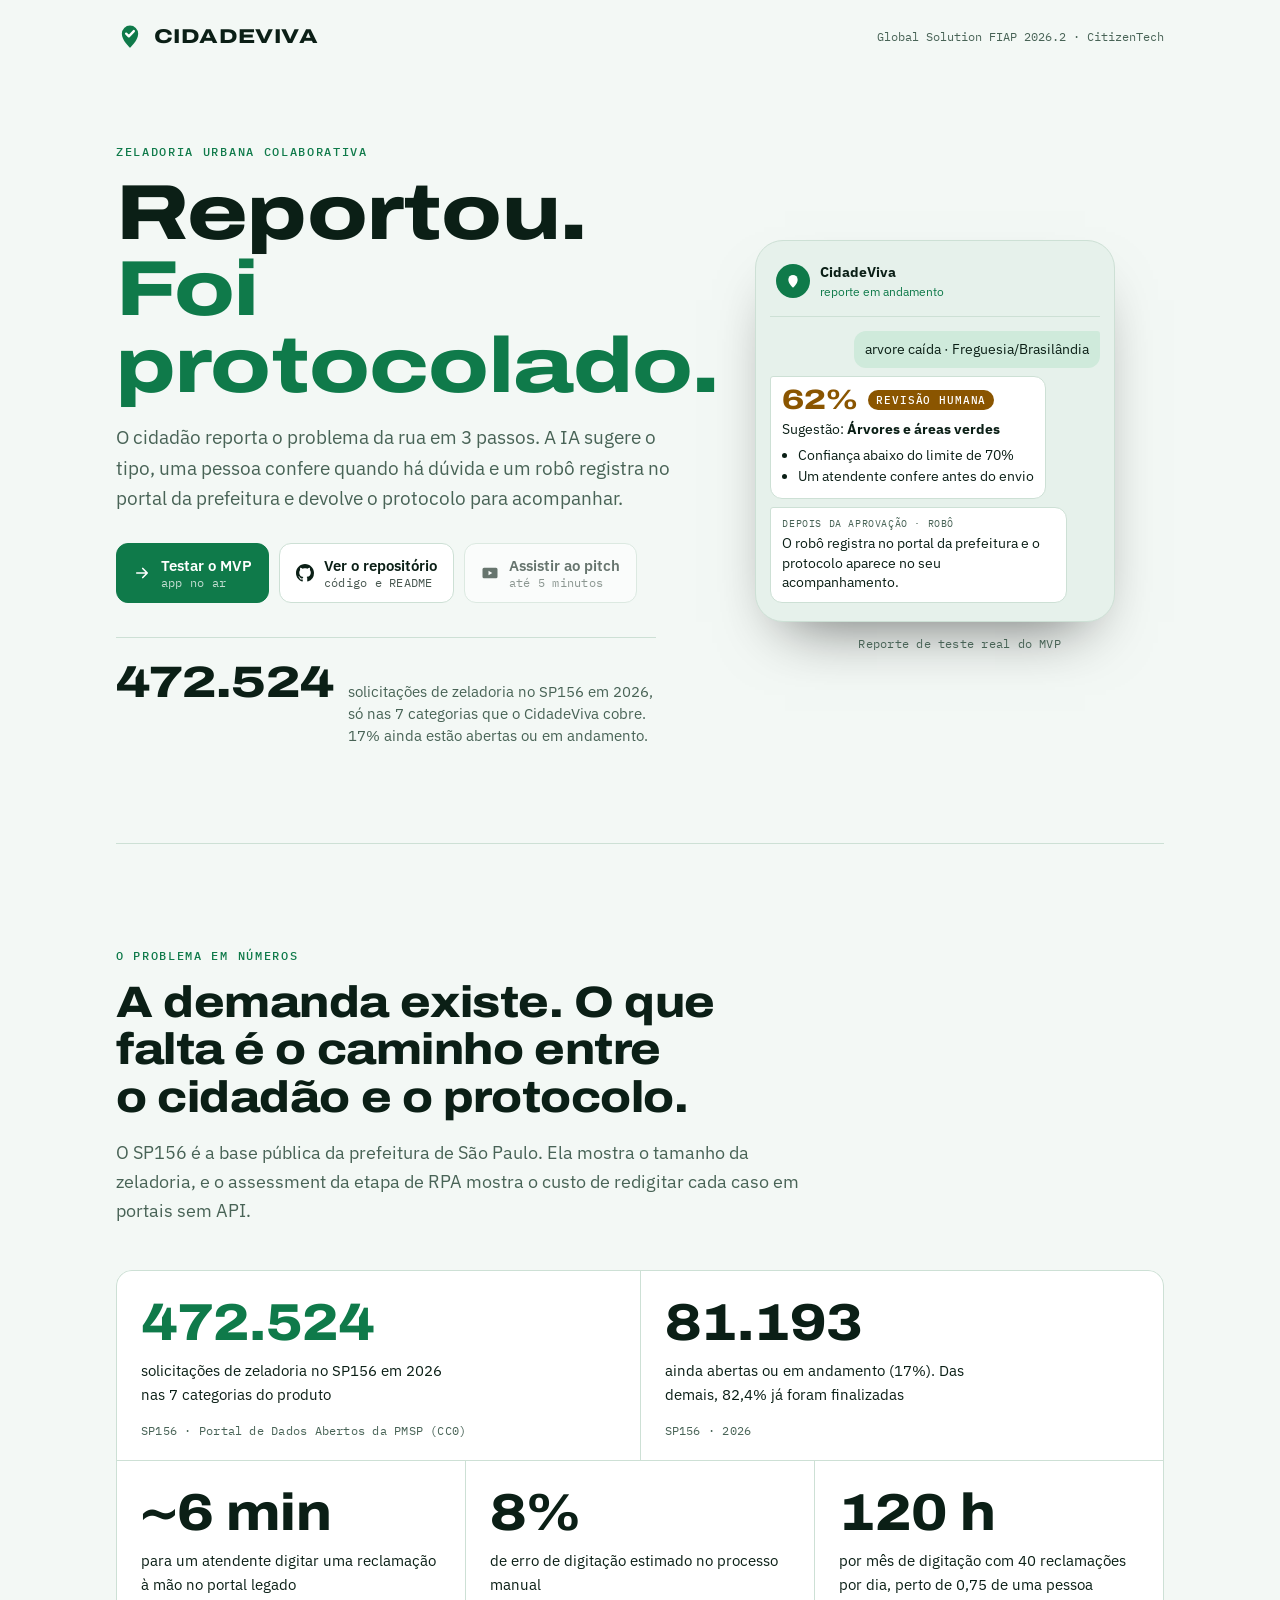
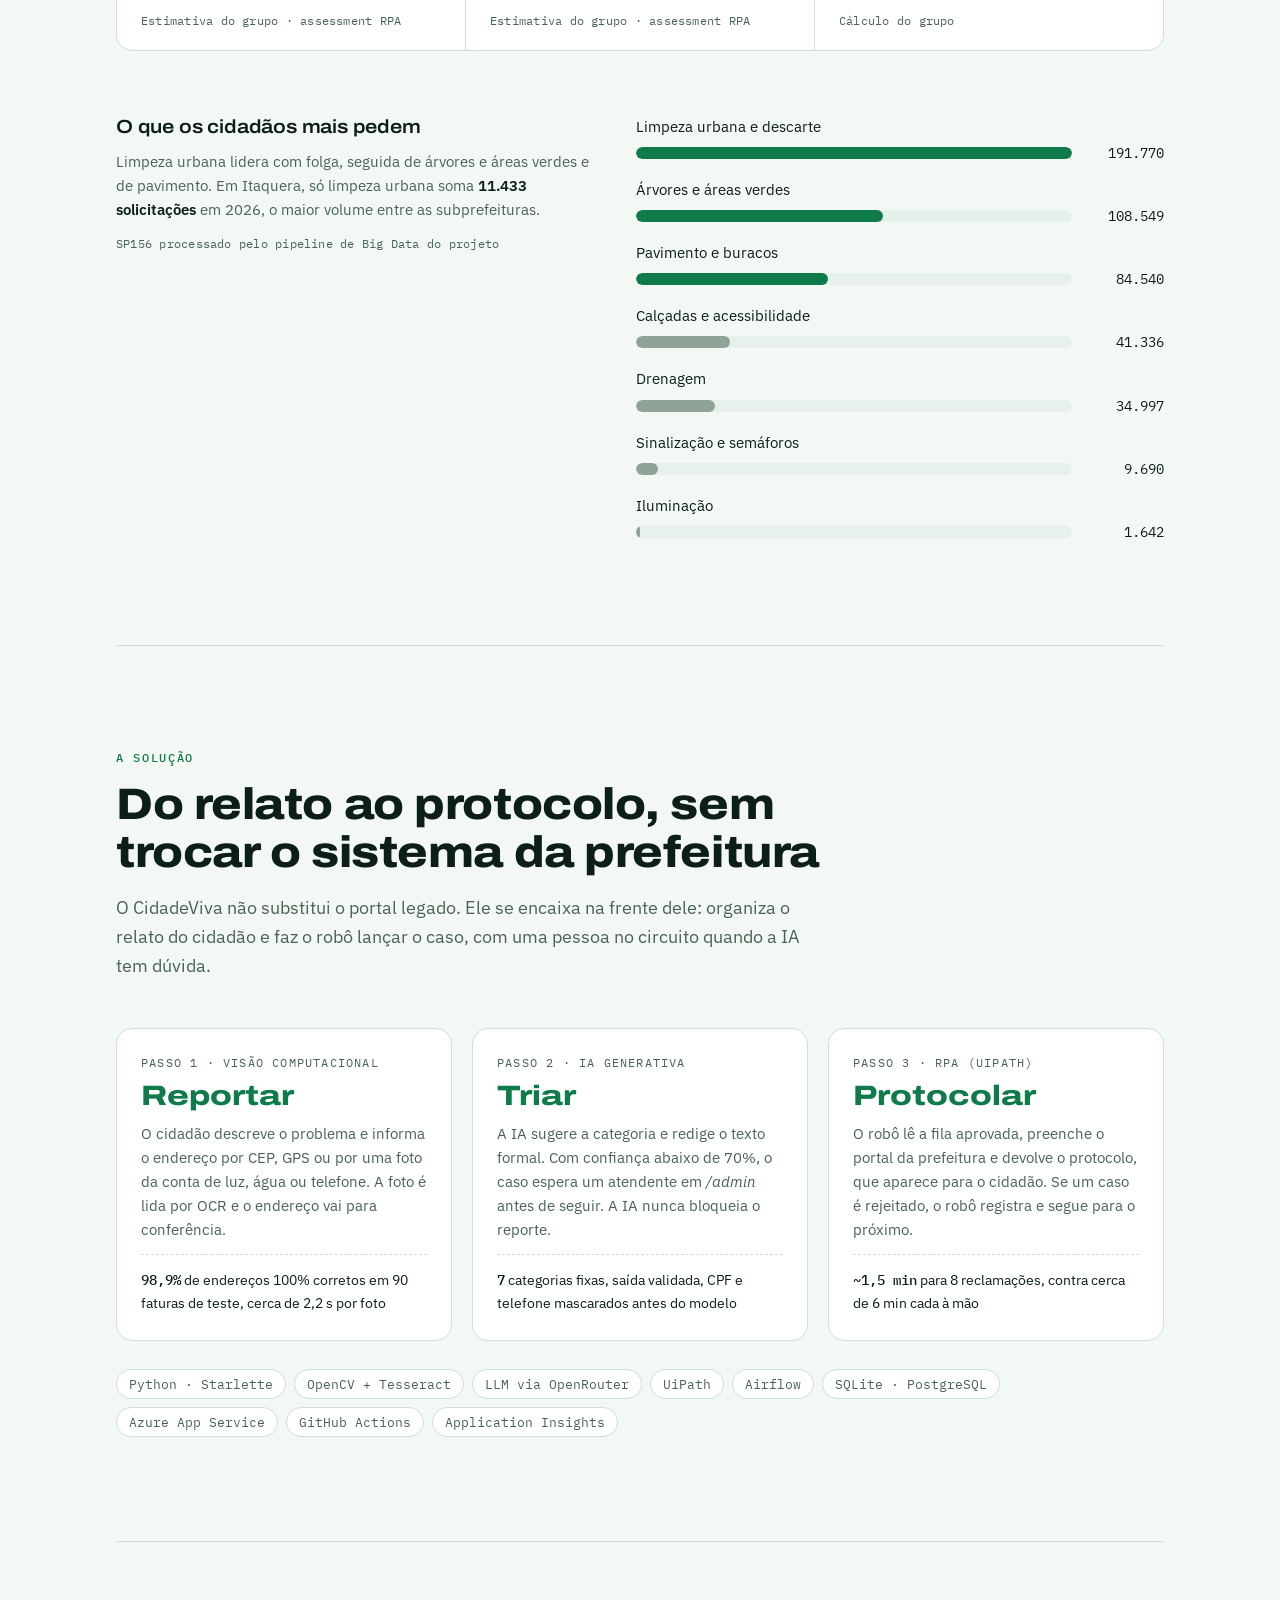
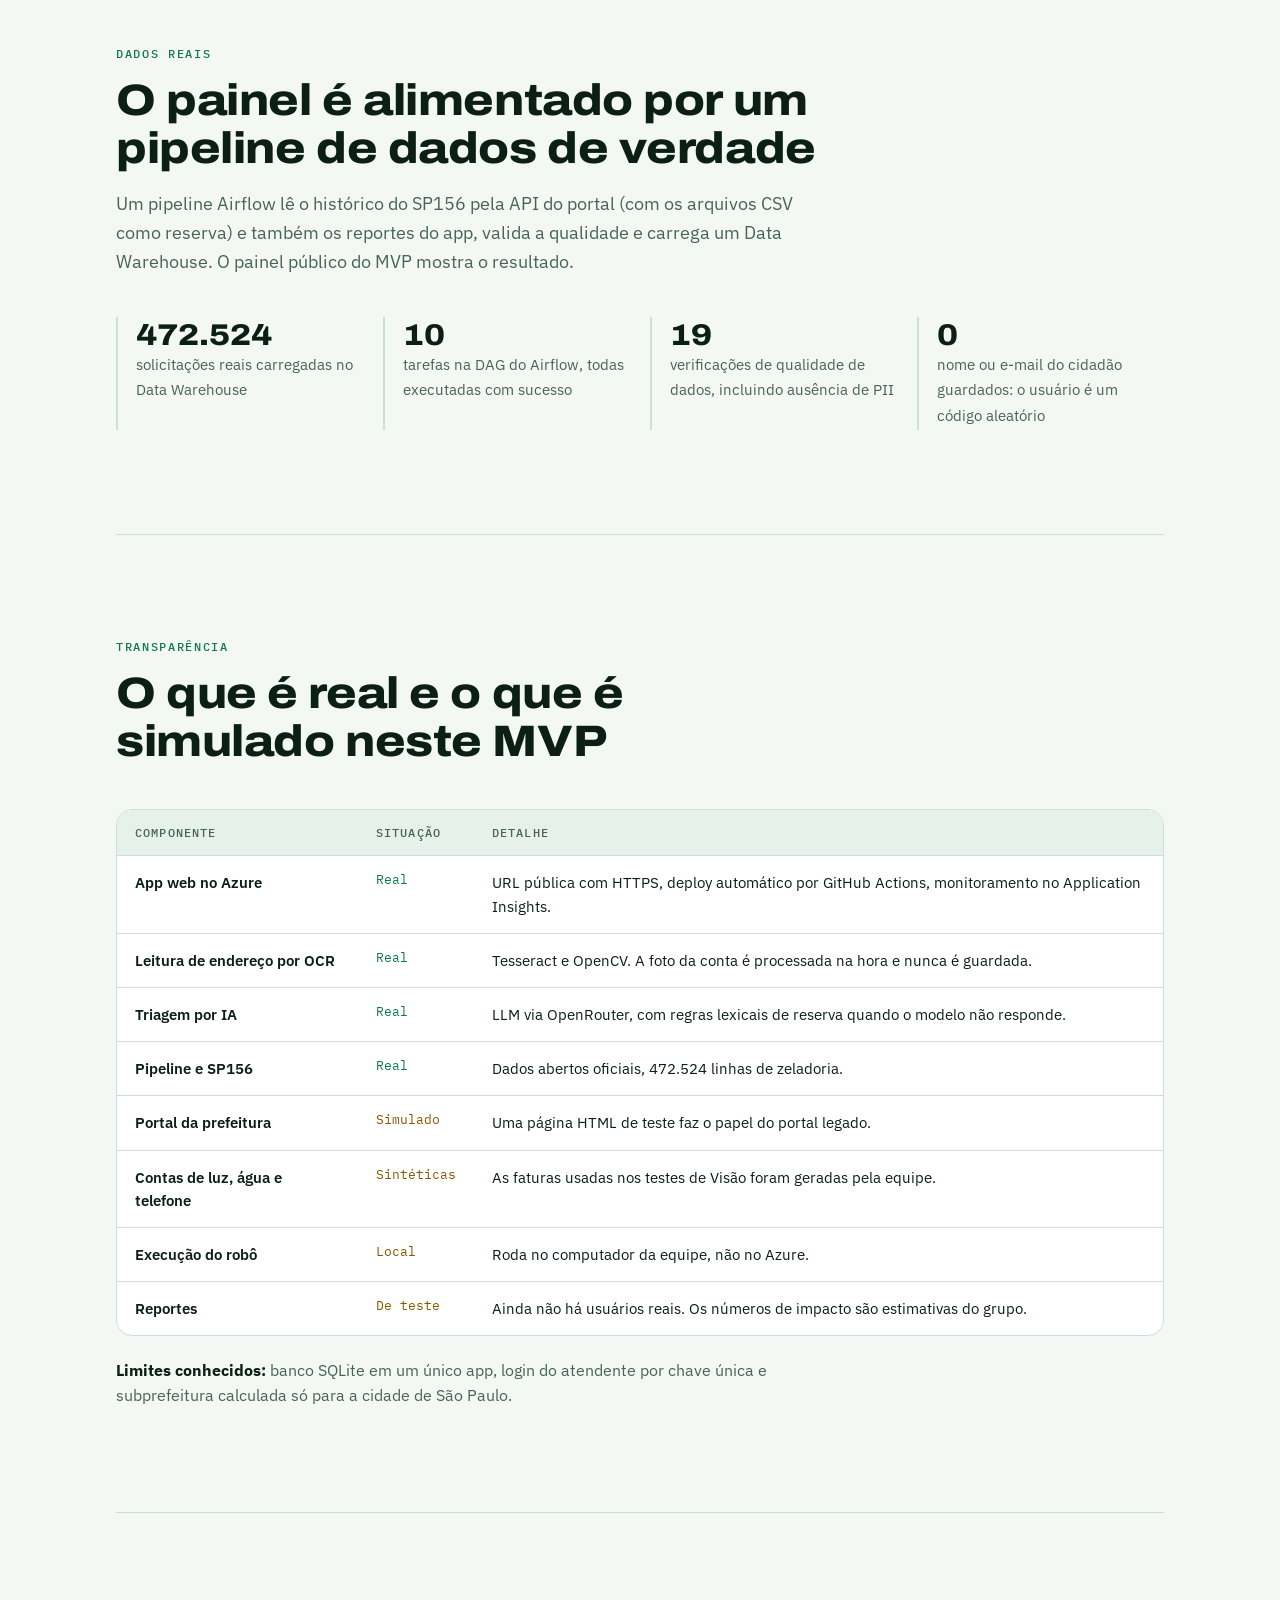
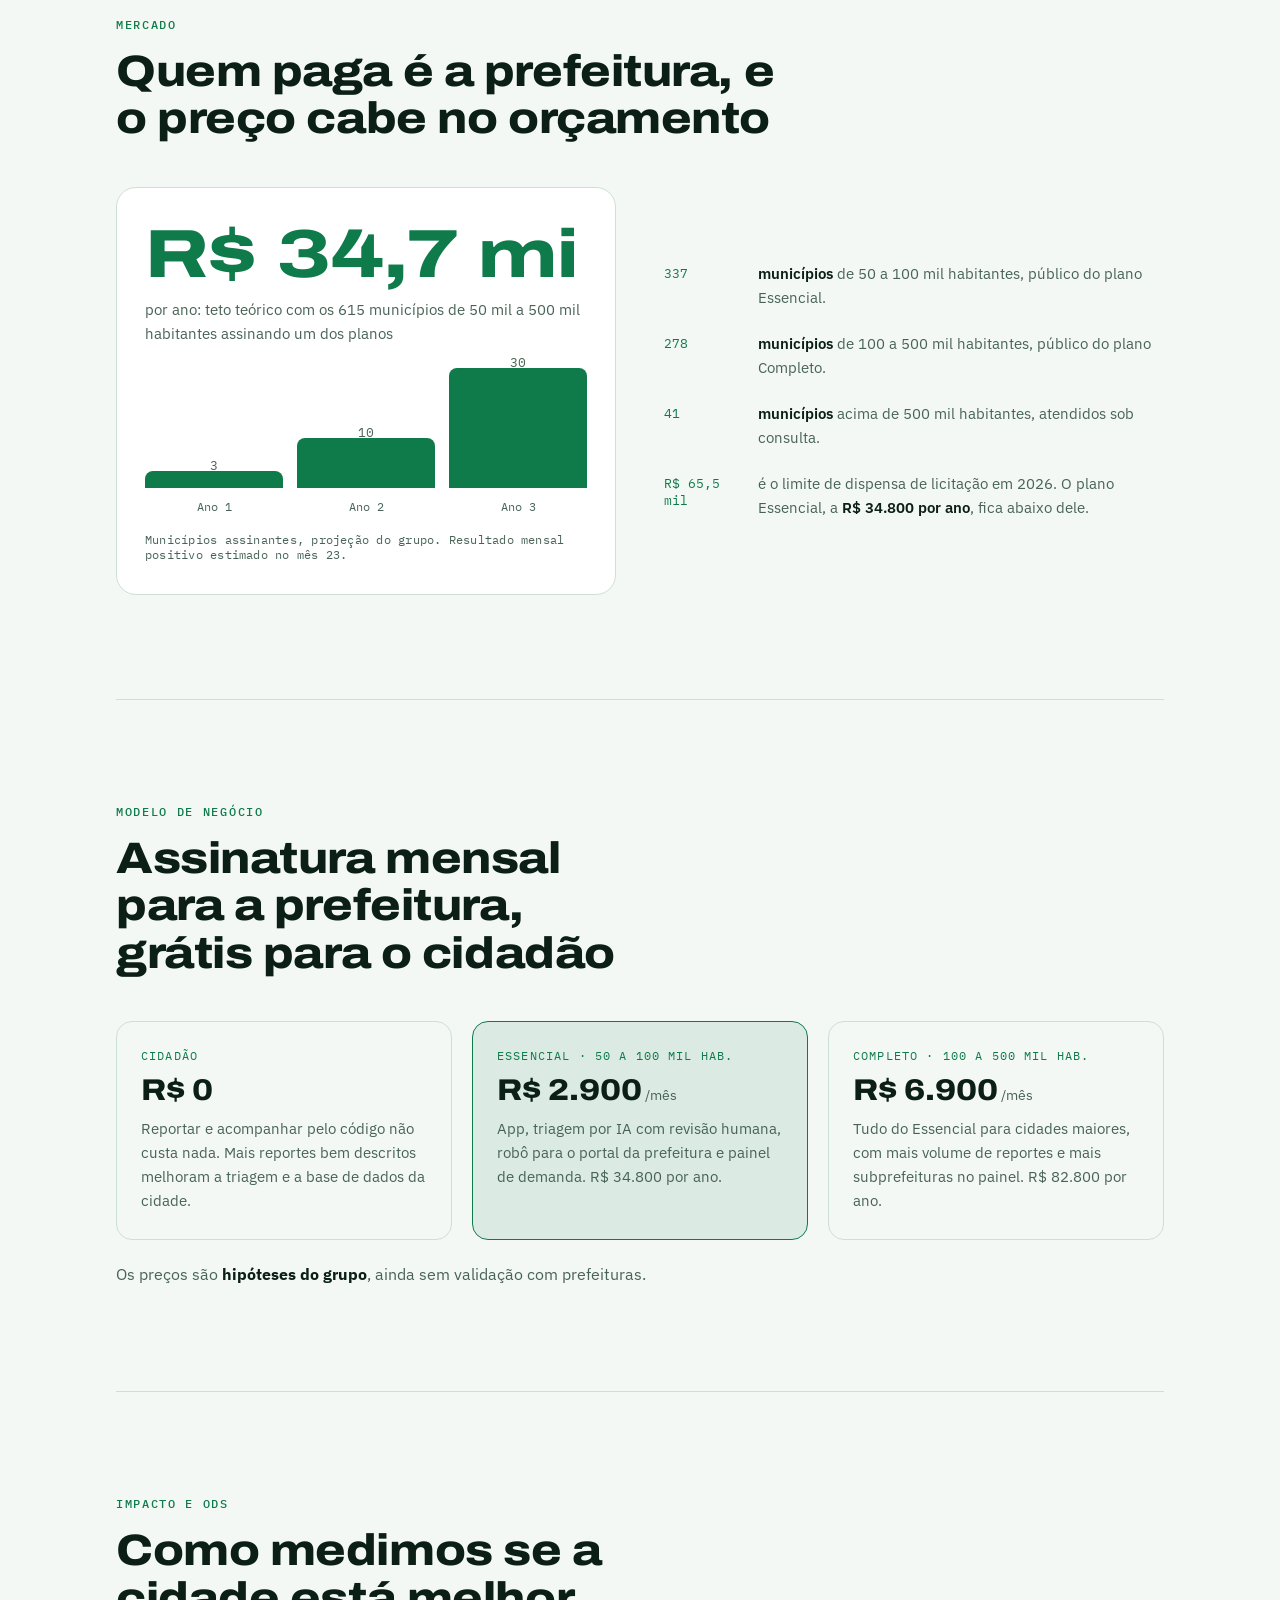
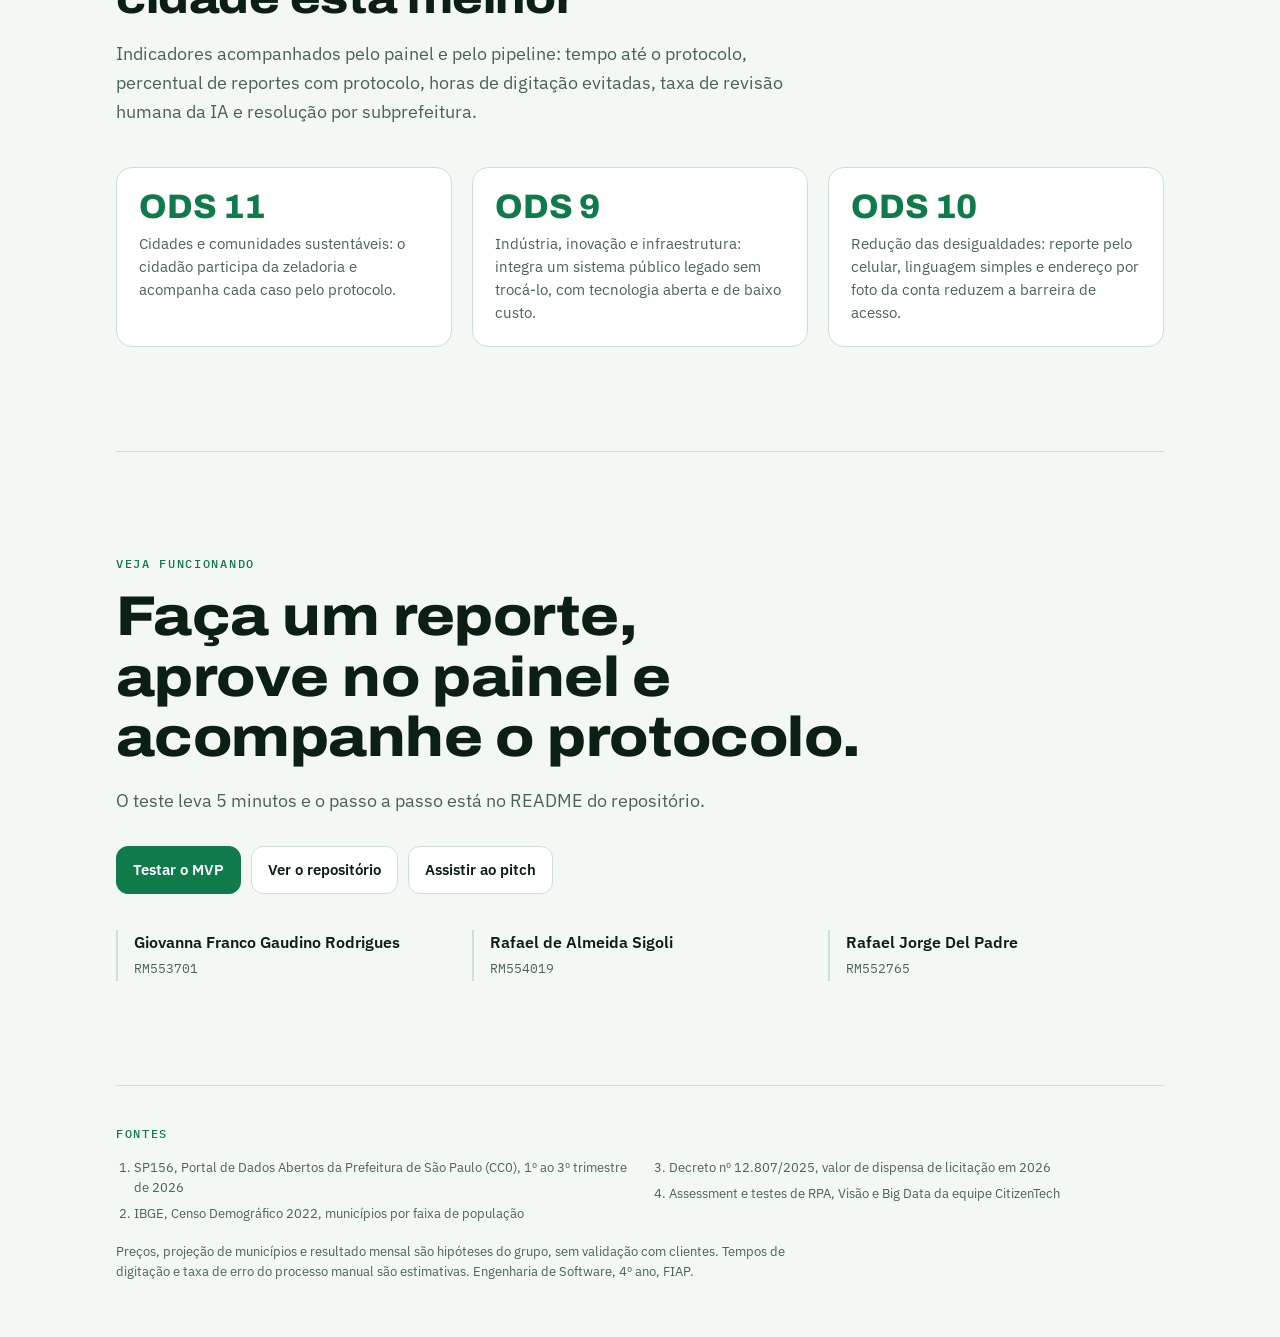
==== commit 9335279f: "Add link youtube no One Page" ====
--- a/docs/index.html
+++ b/docs/index.html
@@ -439,7 +439,7 @@
   <div class="cta">
     <a class="btn primary" id="btn-mvp2" href="https://citizentech-girafas.azurewebsites.net" target="_blank" rel="noopener"><span>Testar o MVP</span></a>
     <a class="btn" id="btn-repo2" href="https://github.com/girafasfiap-cyber/GS_CitizenTech_MVP_Startup" target="_blank" rel="noopener"><span>Ver o repositório</span></a>
-    <a class="btn" id="btn-yt2" href="LINK_DO_YOUTUBE" target="_blank" rel="noopener"><span>Assistir ao pitch</span></a>
+    <a class="btn" id="btn-yt2" href="https://youtu.be/YpBby8u-OF8" target="_blank" rel="noopener"><span>Assistir ao pitch</span></a>
   </div>
   <div class="team" aria-label="Equipe CitizenTech">
     <div><b>Giovanna Franco Gaudino Rodrigues</b><span>RM553701</span></div>
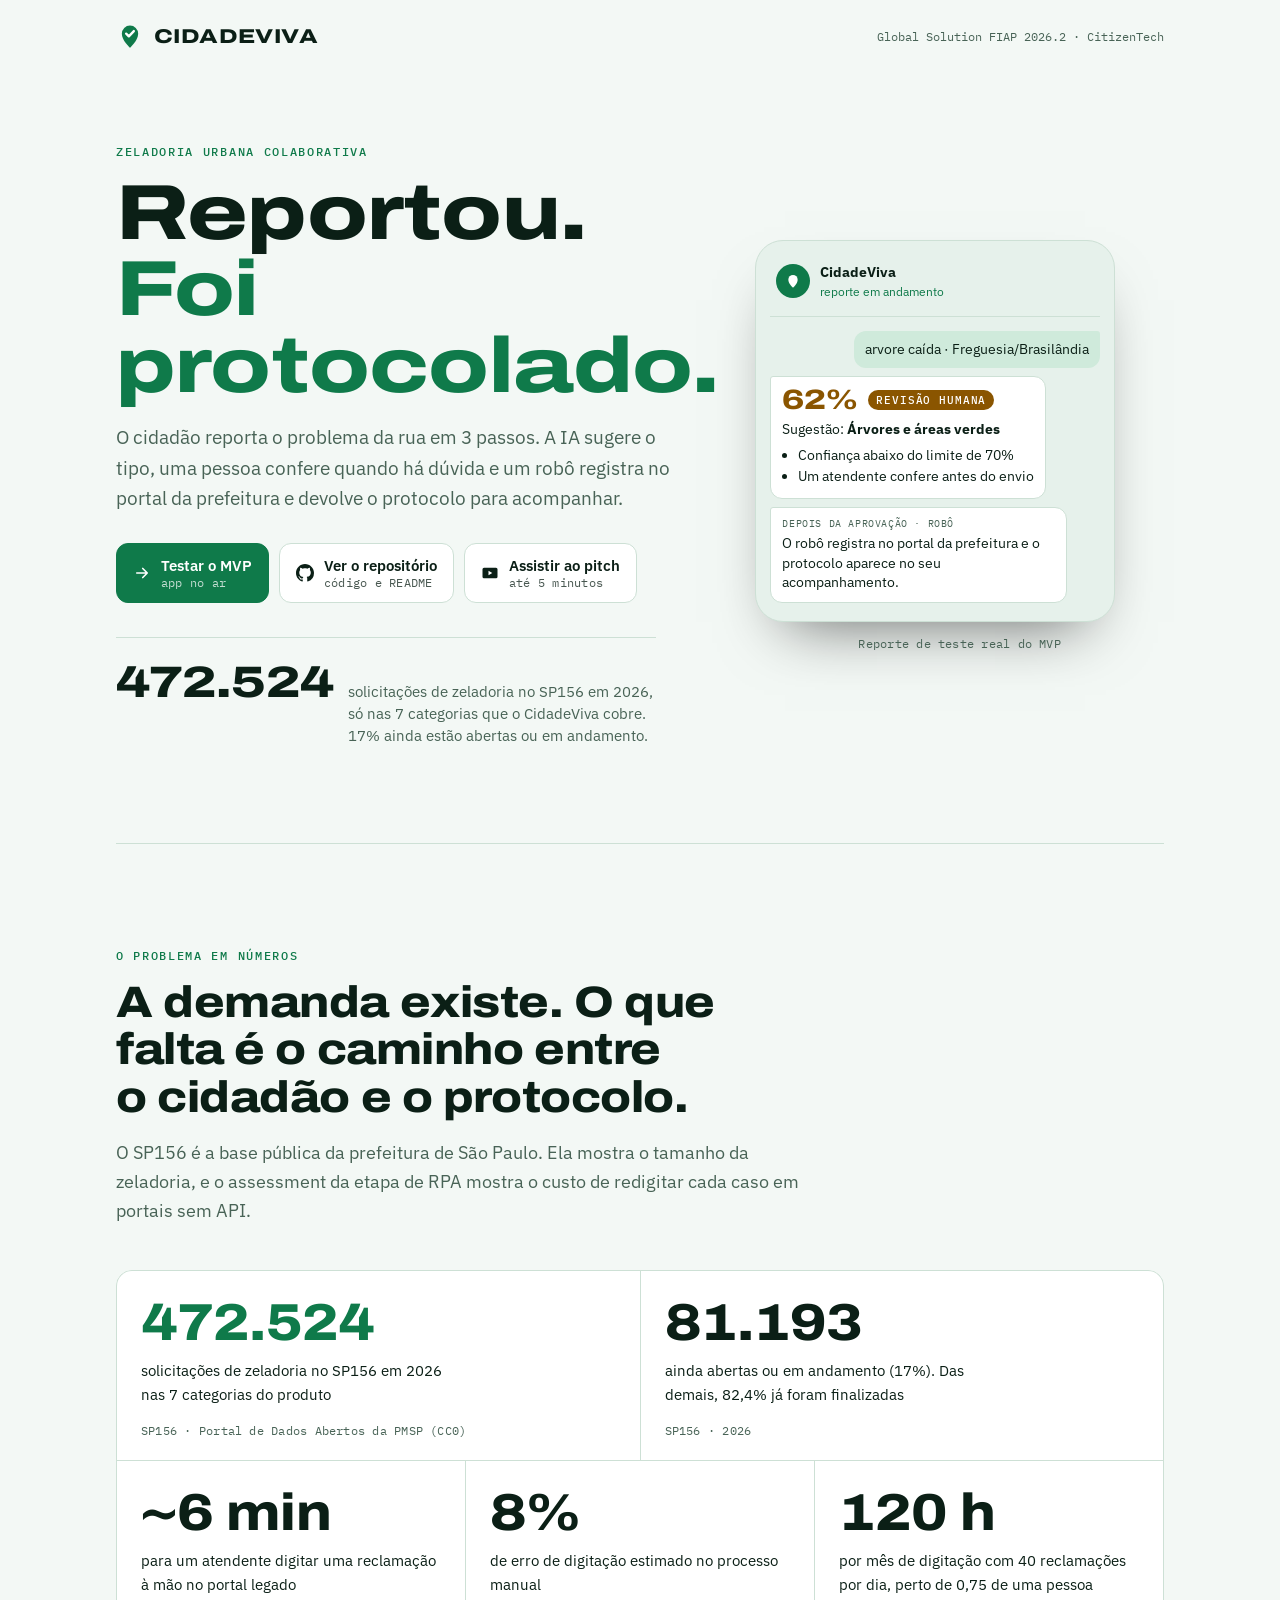
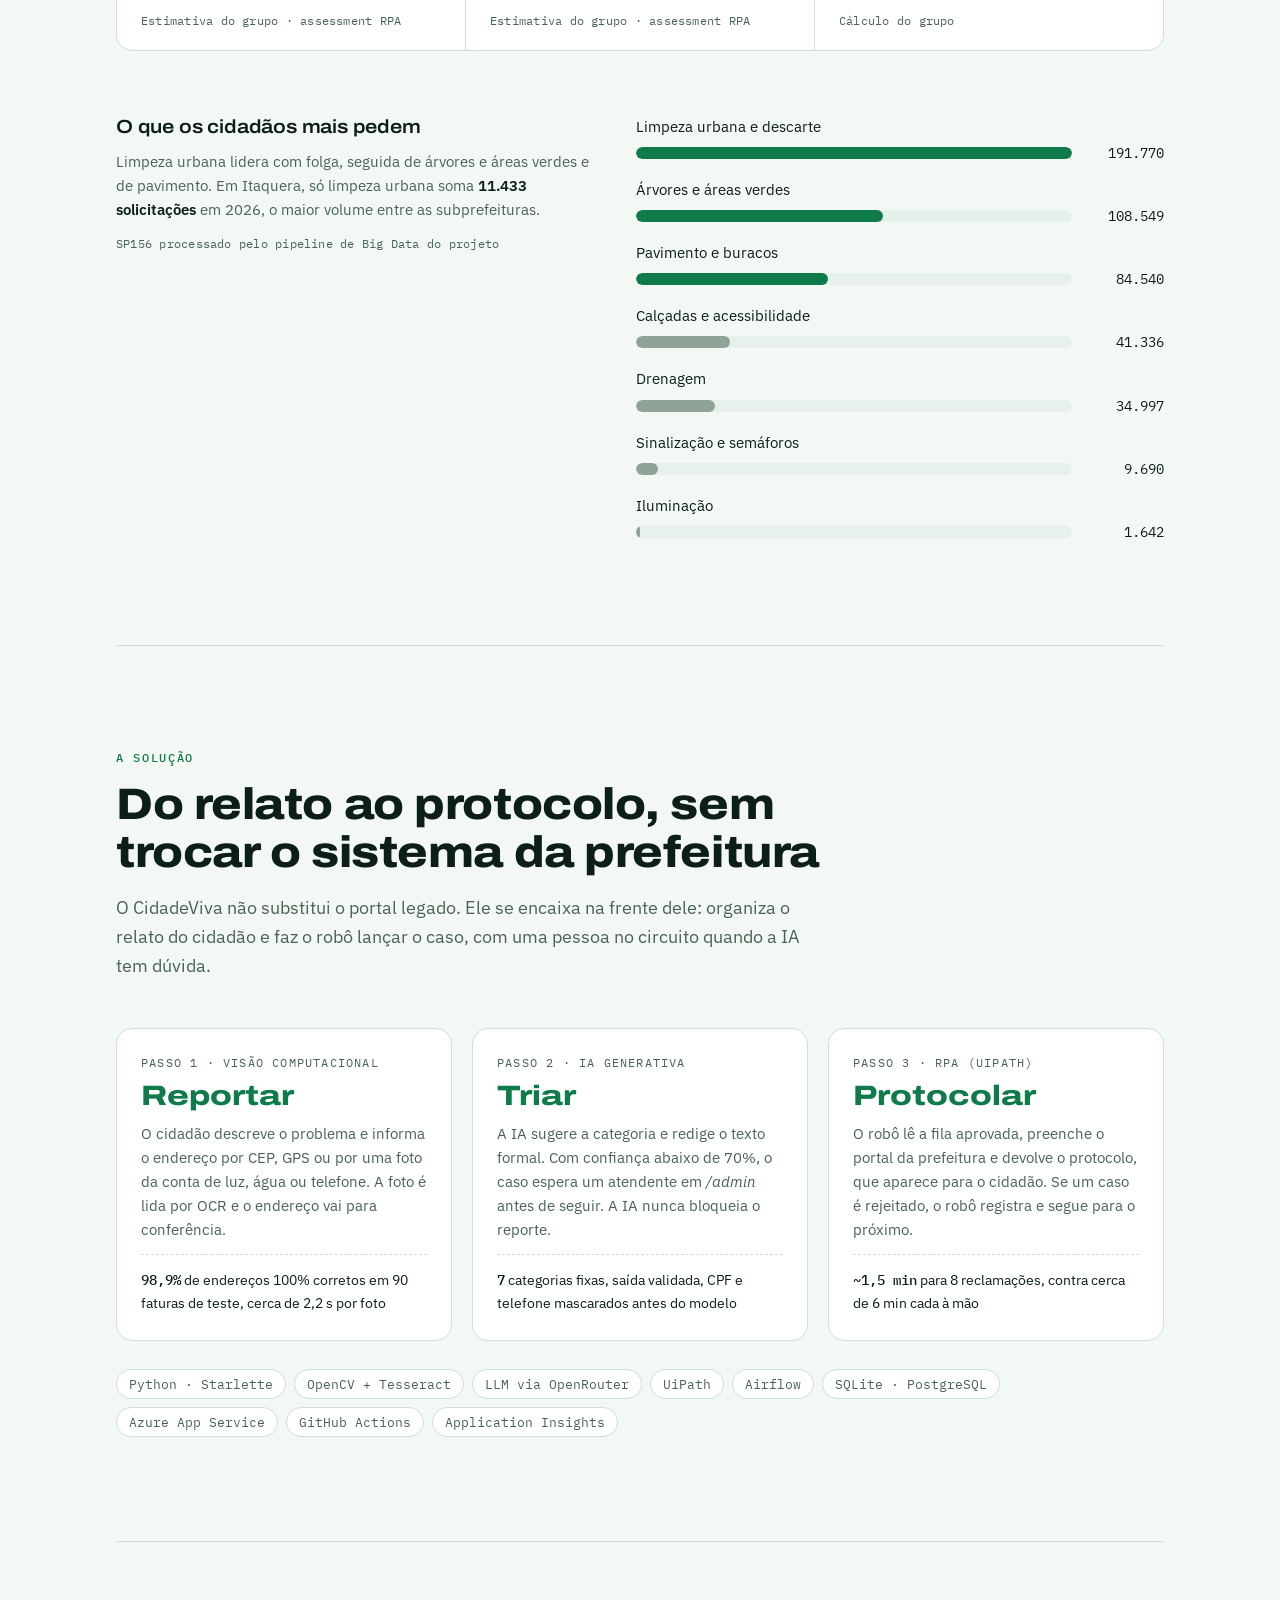
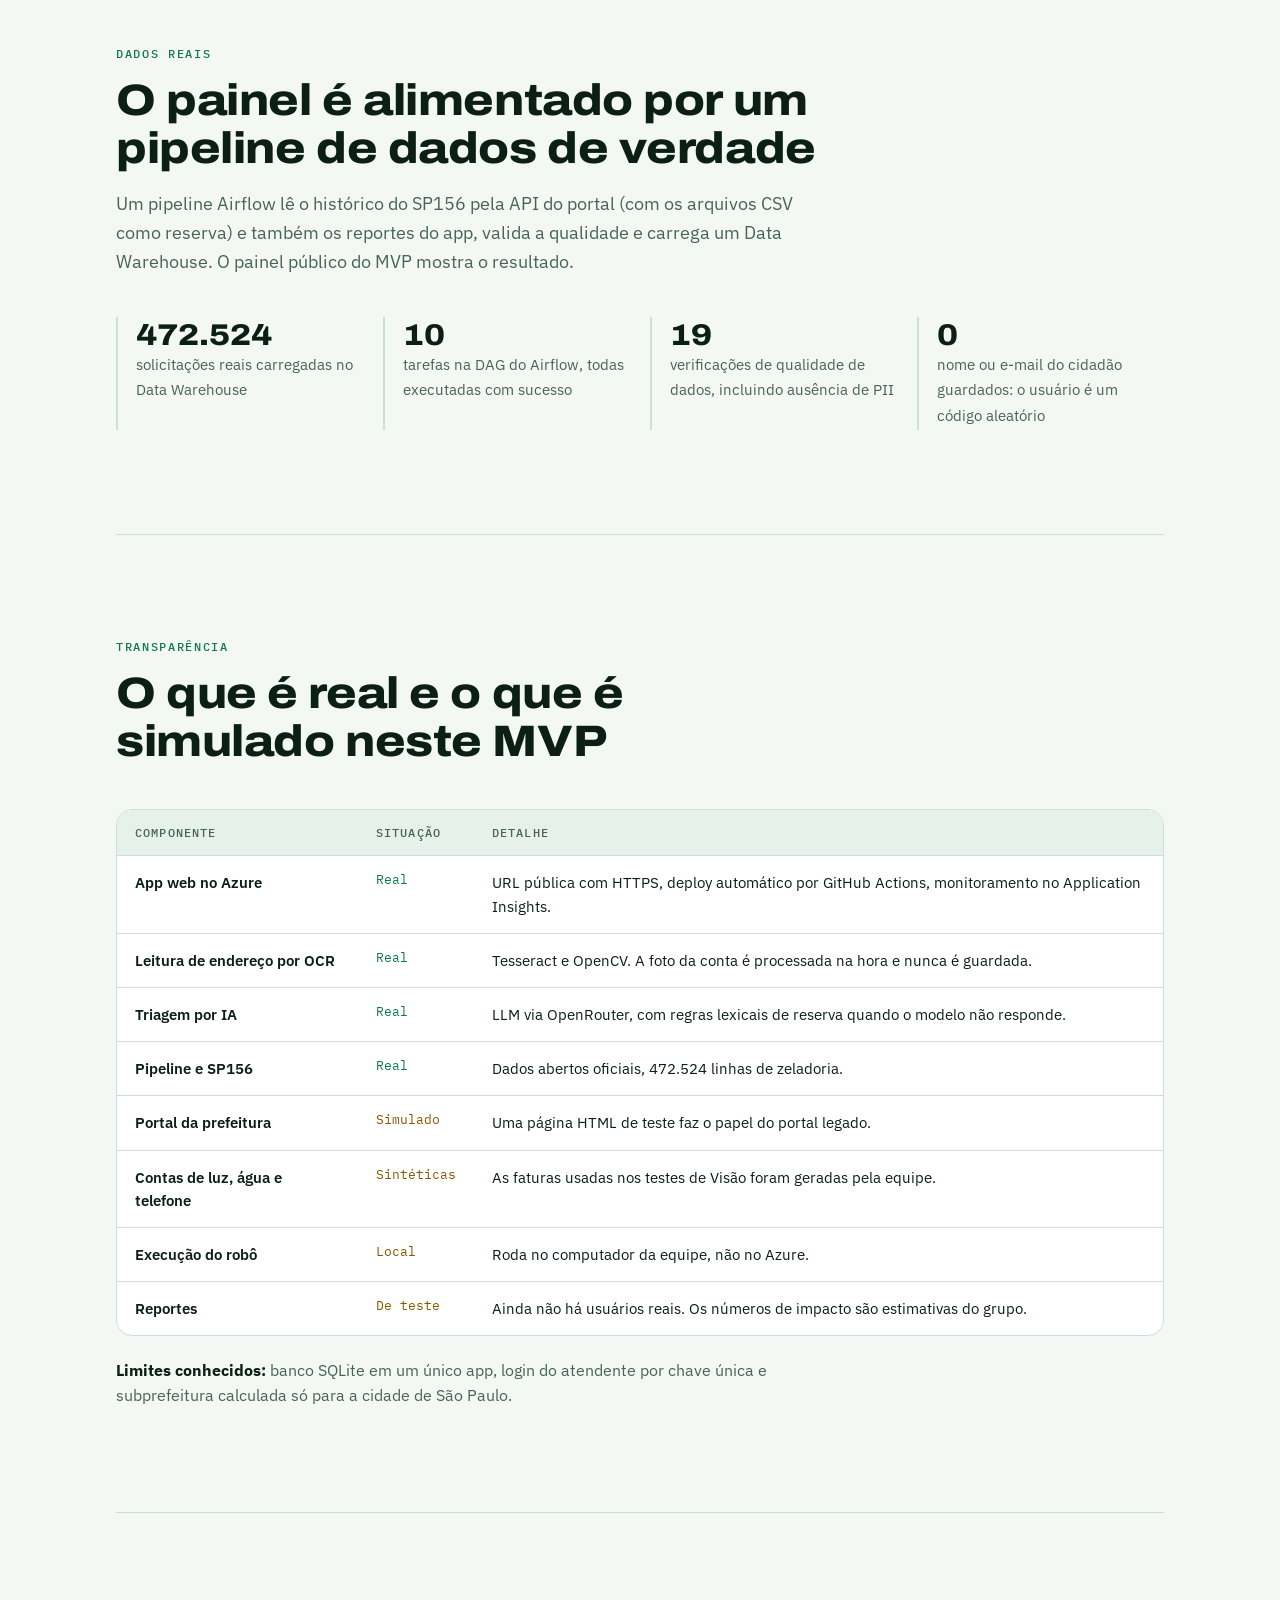
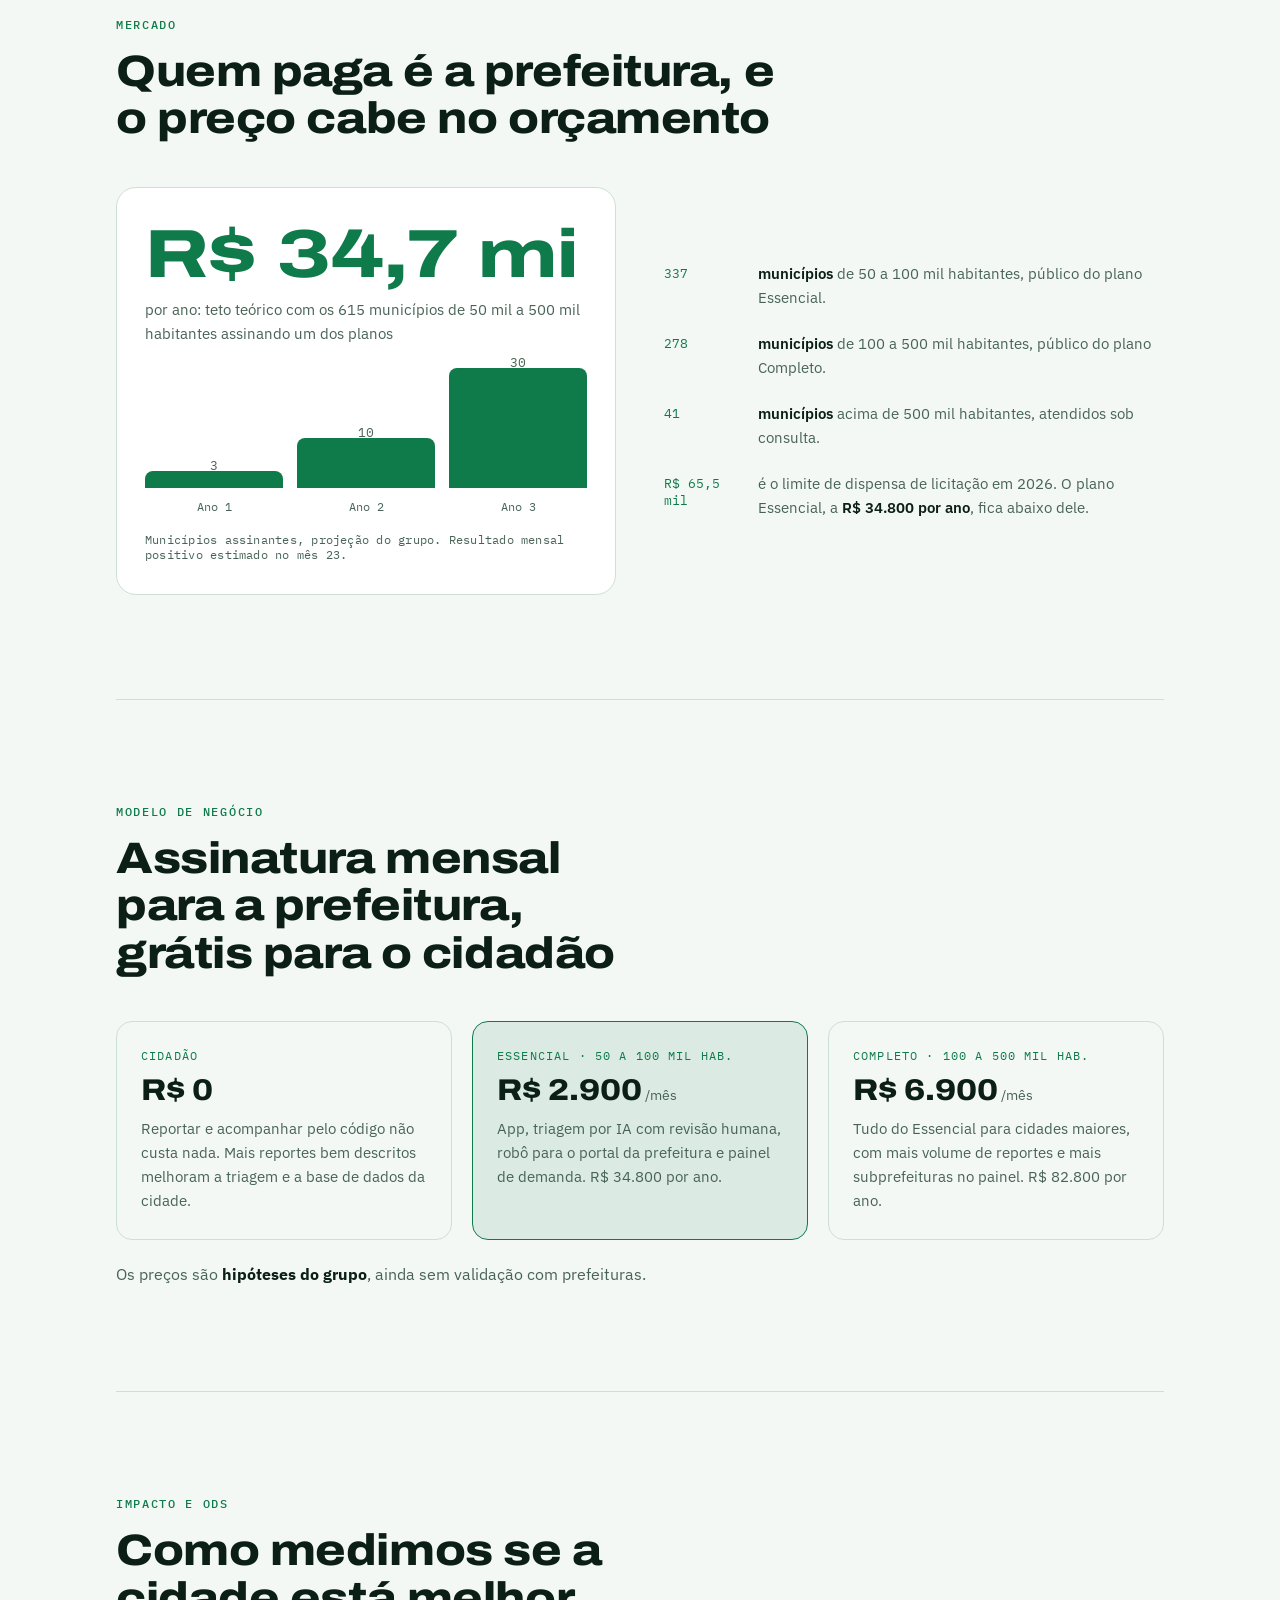
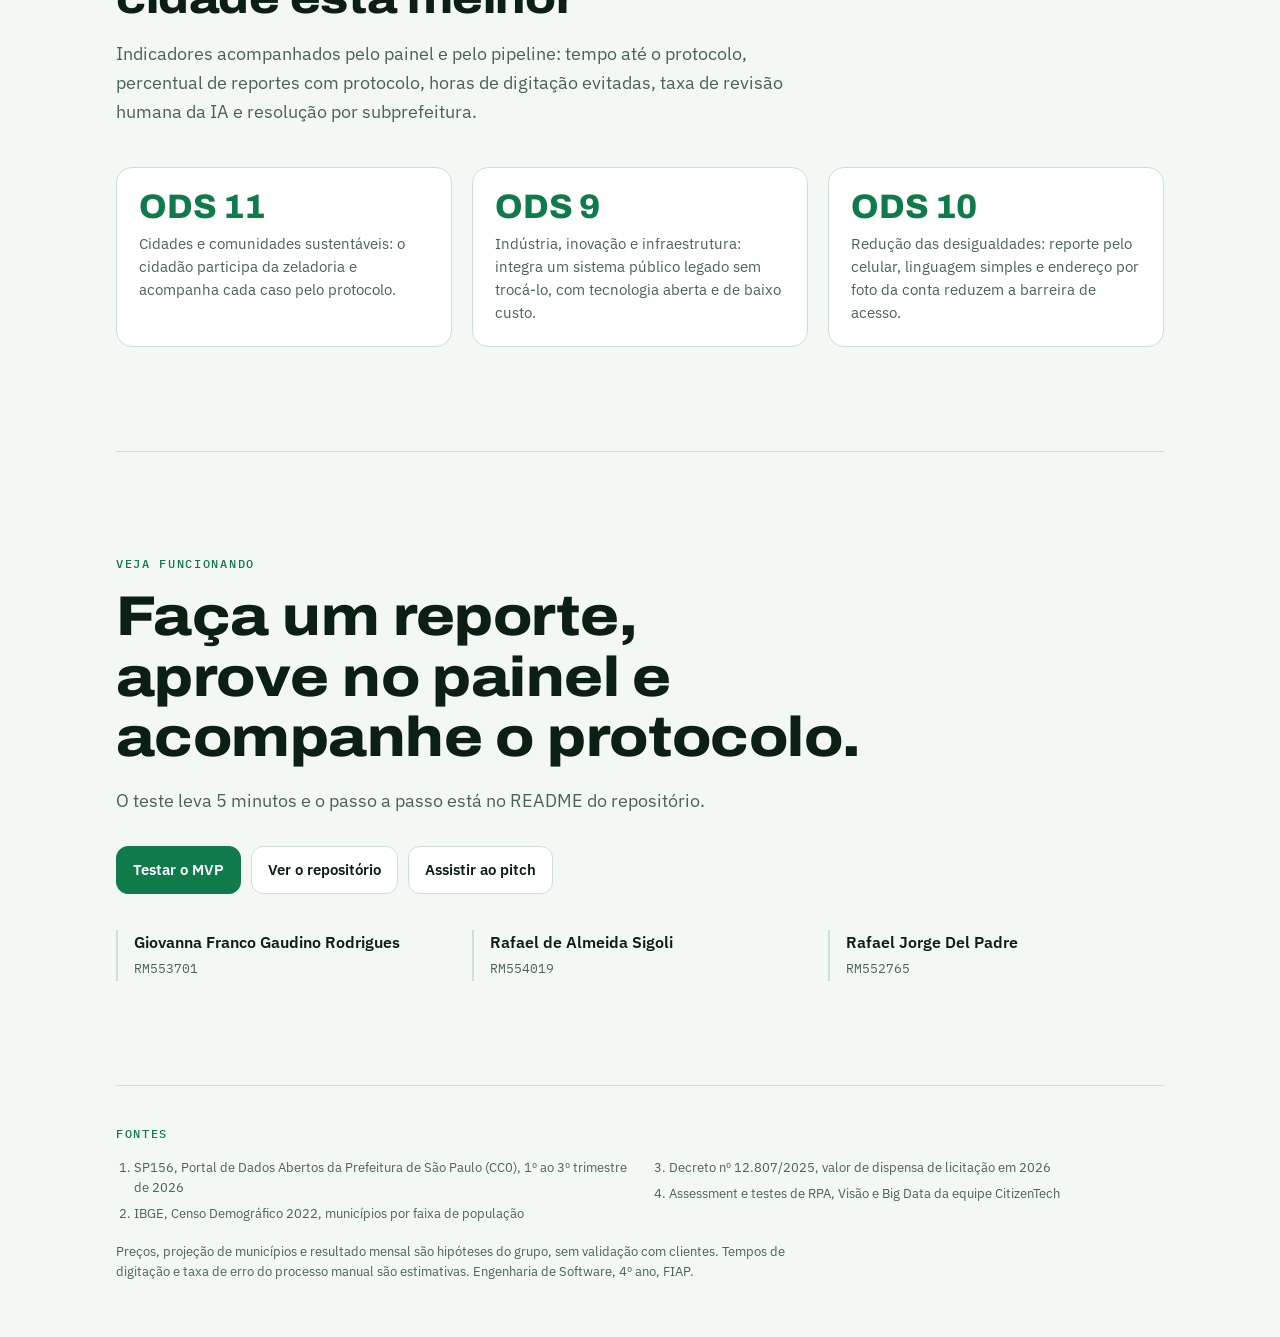
==== commit 32db54b5: "Add link youtube no One Page" ====
--- a/docs/index.html
+++ b/docs/index.html
@@ -211,7 +211,7 @@
         <svg width="18" height="18" viewBox="0 0 16 16" fill="currentColor" aria-hidden="true"><path d="M8 0C3.58 0 0 3.58 0 8c0 3.54 2.29 6.53 5.47 7.59.4.07.55-.17.55-.38 0-.19-.01-.82-.01-1.49-2.01.37-2.53-.49-2.69-.94-.09-.23-.48-.94-.82-1.13-.28-.15-.68-.52-.01-.53.63-.01 1.08.58 1.23.82.72 1.21 1.87.87 2.33.66.07-.52.28-.87.51-1.07-1.78-.2-3.64-.89-3.64-3.95 0-.87.31-1.59.82-2.15-.08-.2-.36-1.02.08-2.12 0 0 .67-.21 2.2.82.64-.18 1.32-.27 2-.27.68 0 1.36.09 2 .27 1.53-1.04 2.2-.82 2.2-.82.44 1.1.16 1.92.08 2.12.51.56.82 1.27.82 2.15 0 3.07-1.87 3.75-3.65 3.95.29.25.54.73.54 1.48 0 1.07-.01 1.93-.01 2.2 0 .21.15.46.55.38A8.013 8.013 0 0016 8c0-4.42-3.58-8-8-8z"/></svg>
         <span>Ver o repositório<small>código e README</small></span>
       </a>
-      <a class="btn" id="btn-yt" href="LINK_DO_YOUTUBE" target="_blank" rel="noopener">
+      <a class="btn" id="btn-yt" href="https://youtu.be/YpBby8u-OF8" target="_blank" rel="noopener">
         <svg width="18" height="18" viewBox="0 0 24 24" fill="currentColor" aria-hidden="true"><path fill-rule="evenodd" d="M4 5h16a2 2 0 0 1 2 2v10a2 2 0 0 1-2 2H4a2 2 0 0 1-2-2V7a2 2 0 0 1 2-2Zm6 4v6l5-3-5-3Z"/></svg>
         <span>Assistir ao pitch<small>até 5 minutos</small></span>
       </a>
